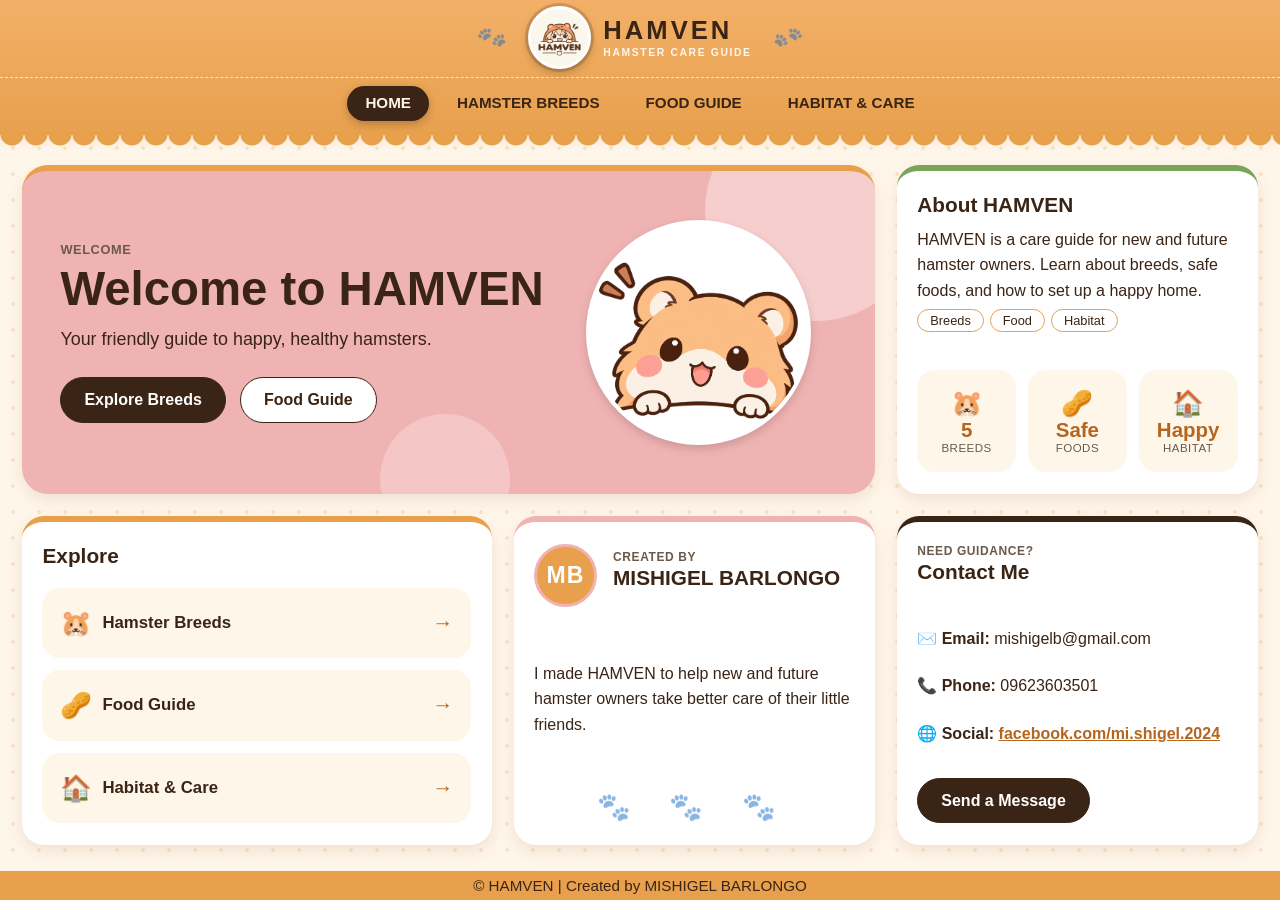
==== index.html @ c25e1c13 "first commit" ====
<!DOCTYPE html>
<html lang="en">
<head>
  <meta charset="UTF-8">
  <meta name="viewport" content="width=device-width, initial-scale=1.0">
  <title>Home | HAMVEN</title>
  <link rel="stylesheet" href="style.css">
</head>
<body class="no-scroll">

  <header class="site-header">
    <div class="brand-row">
      <span class="paw paw-l" aria-hidden="true">🐾</span>
      <a class="logo" href="index.html">
        <img src="logo.png" alt="HAMVEN logo" onerror="this.style.display='none'">
        <span class="logo-text"><strong>HAMVEN</strong><small>Hamster Care Guide</small></span>
      </a>
      <span class="paw paw-r" aria-hidden="true">🐾</span>
    </div>
    <nav class="main-nav" aria-label="Main navigation">
      <ul>
        <li><a href="index.html" aria-current="page">Home</a></li>
        <li><a href="hamstersbreeds.html">Hamster Breeds</a></li>
        <li><a href="foodguide.html">Food Guide</a></li>
        <li><a href="habitatandcare.html">Habitat &amp; Care</a></li>
      </ul>
    </nav>
  </header>

  <main class="container fit home">
    <section class="card hero">
      <div class="hero-text">
        <span class="tag">Welcome</span>
        <h1>Welcome to HAMVEN</h1>
        <p>Your friendly guide to happy, healthy hamsters.</p>
        <div class="actions">
          <a class="btn" href="hamstersbreeds.html">Explore Breeds</a>
          <a class="btn btn-light" href="foodguide.html">Food Guide</a>
        </div>
      </div>
      <img class="hero-img" src="hamvenside.png" alt="Syrian hamster" onerror="this.style.display='none'">
    </section>

    <section class="card">
      <h2>About HAMVEN</h2>
      <p>HAMVEN is a care guide for new and future hamster owners. Learn about breeds, safe foods, and how to set up a happy home.</p>
      <div><span class="chip">Breeds</span><span class="chip">Food</span><span class="chip">Habitat</span></div>
      <div class="stats">
        <div class="stat"><span class="stat-ico" aria-hidden="true">🐹</span><strong>5</strong><small>Breeds</small></div>
        <div class="stat"><span class="stat-ico" aria-hidden="true">🥜</span><strong>Safe</strong><small>Foods</small></div>
        <div class="stat"><span class="stat-ico" aria-hidden="true">🏠</span><strong>Happy</strong><small>Habitat</small></div>
      </div>
    </section>

    <section class="card">
      <h2>Explore</h2>
      <ul class="links explore-links">
        <li><a href="hamstersbreeds.html"><span class="ico" aria-hidden="true">🐹</span>Hamster Breeds<span class="arrow" aria-hidden="true">→</span></a></li>
        <li><a href="foodguide.html"><span class="ico" aria-hidden="true">🥜</span>Food Guide<span class="arrow" aria-hidden="true">→</span></a></li>
        <li><a href="habitatandcare.html"><span class="ico" aria-hidden="true">🏠</span>Habitat &amp; Care<span class="arrow" aria-hidden="true">→</span></a></li>
      </ul>
    </section>

    <section class="card">
      <div class="creator">
        <div class="avatar" aria-hidden="true">MB</div>
        <div>
          <span class="tag">Created by</span>
          <h2>MISHIGEL BARLONGO</h2>
        </div>
      </div>
      <p>I made HAMVEN to help new and future hamster owners take better care of their little friends.</p>
      <div class="paw-row" aria-hidden="true">🐾 🐾 🐾</div>
    </section>

    <section class="card" id="contact">
      <span class="tag">Need guidance?</span>
      <h2>Contact Me</h2>
      <ul class="plain">
        <li><strong>✉️ Email:</strong> mishigelb@gmail.com</li>
        <li><strong>📞 Phone:</strong> 09623603501</li>
        <li><strong>🌐 Social:</strong> <a href="https://www.facebook.com/mi.shigel.2024" target="_blank" rel="noopener">facebook.com/mi.shigel.2024</a></li>
      </ul>
      <div class="actions"><a class="btn" href="#message">Send a Message</a></div>
    </section>
  </main>

  <footer class="site-footer">
    <div class="container">
      <p>&copy; HAMVEN | Created by MISHIGEL BARLONGO</p>
    </div>
  </footer>

  <!-- Message pop-up -->
  <div class="modal-bg" id="message">
    <a class="modal-close-bg" href="#" aria-label="Close"></a>
    <div class="modal" role="dialog" aria-labelledby="msg-title">
      <a class="modal-x" href="#" aria-label="Close">&times;</a>
      <span class="tag">Need guidance?</span>
      <h2 id="msg-title">Send a Message</h2>
      <p class="sub">Tell me your concern about your hamster and I will reply to your email.</p>

      <form action="https://formsubmit.co/mishigelb@gmail.com" method="POST">
        <label for="f-name">Your name</label>
        <input id="f-name" type="text" name="name" maxlength="60" required>

        <label for="f-email">Your email</label>
        <input id="f-email" type="email" name="email" maxlength="80" required>

        <label for="f-msg">Your concern</label>
        <textarea id="f-msg" name="message" maxlength="1000" required></textarea>

        <input type="hidden" name="_subject" value="HAMVEN concern">
        <input type="hidden" name="_captcha" value="false">
        <input type="hidden" name="_next" value="https://YOUR-SITE-URL/index.html#sent">
        <input type="text" name="_honey" style="display:none" tabindex="-1" autocomplete="off">

        <div class="actions">
          <button class="btn" type="submit">Send</button>
          <a class="btn btn-light" href="#">Cancel</a>
        </div>
      </form>
    </div>
  </div>

  <!-- Message sent pop-up -->
  <div class="modal-bg" id="sent">
    <a class="modal-close-bg" href="#" aria-label="Close"></a>
    <div class="modal" role="dialog" aria-labelledby="sent-title">
      <a class="modal-x" href="#" aria-label="Close">&times;</a>
      <div class="done">
        <div class="hamster" aria-hidden="true">🐹</div>
        <h2 id="sent-title">Message sent!</h2>
        <p class="sub">Thank you! Your concern is on its way to me. I will reply to your email soon.</p>
        <div class="actions"><a class="btn" href="#">Back to Home</a></div>
      </div>
    </div>
  </div>

</body>
</html>
---- style.css ----
/* ===== HAMVEN stylesheet ===== */
:root{
  --orange:#E8A04D;
  --orange-dark:#B5651D;
  --cream:#FFF6EA;
  --pink:#F0B3B3;
  --brown:#3A2415;
  --muted:#6B5A4A;
  --green:#7AA45A;
  --red:#D9455A;
  --white:#ffffff;
}
*{box-sizing:border-box;margin:0;padding:0}
html,body{height:100%}
body{
  font-family:"Trebuchet MS","Segoe UI",Arial,sans-serif;
  background:var(--cream);
  color:var(--brown);
  display:flex;
  flex-direction:column;
  min-height:100vh;
}
body.no-scroll{height:100vh;overflow:hidden}

/* ===== Header ===== */
.site-header{background:var(--orange);flex:0 0 auto}
.brand-row{text-align:center;padding:8px 0 10px;border-bottom:1px solid rgba(255,255,255,.85)}
.logo{display:inline-flex;align-items:center;gap:8px;font-size:1.2rem;font-weight:700;letter-spacing:.5px;color:var(--brown);text-decoration:none}
.main-nav ul{list-style:none;display:flex;justify-content:center;gap:36px;padding:14px 10px 10px}
.main-nav a{
  display:inline-block;padding-bottom:4px;
  font-size:.95rem;font-weight:700;text-transform:uppercase;
  color:var(--brown);text-decoration:none;
  border-bottom:2px solid transparent;
}
.main-nav a:hover{border-bottom-color:var(--brown)}
.main-nav a[aria-current="page"]{border-bottom-color:var(--brown)}
.main-nav a:focus-visible{outline:2px solid var(--brown);outline-offset:3px;border-radius:4px}

/* ===== Layout ===== */
.container{width:100%}
main.fit{flex:1 1 auto;min-height:0;display:grid;gap:18px;padding:14px 8px 14px;align-content:stretch}
main h1{grid-column:1 / -1;font-size:1.9rem;color:var(--brown)}

/* ===== Cards ===== */
.card{
  background:var(--white);
  border-top:6px solid var(--orange);
  border-radius:22px;
  padding:16px 18px;
  box-shadow:0 6px 16px rgba(120,80,30,.12);
  overflow:hidden;
  min-height:0;
}
.card h2{font-size:1.25rem;margin-bottom:8px;color:var(--brown)}
.card p{font-size:.95rem;line-height:1.55}
.tag{
  display:block;font-size:.75rem;font-weight:700;
  text-transform:uppercase;letter-spacing:.6px;color:var(--muted);margin-bottom:2px
}

/* ===== Buttons / chips ===== */
.actions{display:flex;gap:12px;margin-top:14px;flex-wrap:wrap}
.btn{
  display:inline-block;padding:9px 18px;border-radius:999px;
  background:var(--brown);color:var(--white);
  font-weight:700;font-size:1rem;text-decoration:none;
  border:1px solid var(--brown);
}
.btn:hover{opacity:.88}
.btn-light{background:var(--white);color:var(--brown)}
.chip{
  display:inline-block;margin:6px 6px 0 0;padding:2px 10px;
  border:1px solid var(--orange);border-radius:999px;
  font-size:.8rem;color:var(--brown);background:var(--white)
}
.strip .chip{margin:0}
ul.plain{list-style:none}
ul.plain li{margin:7px 0;font-size:.95rem}
ul.links{padding-left:20px}
ul.links li{margin:8px 0}
ul.links a{color:var(--orange-dark);font-weight:700;text-decoration:underline}

/* ===== Strip (pink bar) ===== */
.strip{
  grid-column:1 / -1;
  display:flex;align-items:center;justify-content:center;gap:14px;flex-wrap:wrap;
  background:var(--pink);border-radius:18px;padding:12px 18px;
}
.strip h2{font-size:1.15rem}

/* ===== HOME ===== */
main.home{
  grid-template-columns:1.3fr 1fr 1fr;
  grid-template-rows:1.2fr 1fr;
  gap:90px 18px;
  align-content:stretch;
  padding:54px 8px 54px;
}
main.home .hero{grid-column:1 / 3;background:var(--pink);border-radius:26px;display:flex;flex-direction:column;justify-content:center;padding:22px 18px}
main.home .hero h1{grid-column:auto;font-size:3.1rem;line-height:1.1;margin:2px 0 6px}
main.home .hero p{font-size:1.1rem}
main.home .hero .tag{font-size:.8rem}
main.home > .card:nth-of-type(2){grid-column:3;grid-row:1}
main.home > .card:nth-of-type(3){grid-column:1;grid-row:2}
main.home > .card:nth-of-type(4){grid-column:2;grid-row:2}
main.home > .card:nth-of-type(5){grid-column:3;grid-row:2}

/* ===== BREEDS ===== */
main.breeds{grid-template-columns:repeat(5,1fr);grid-template-rows:auto 1fr auto}
.breed-grid{grid-column:1 / -1;display:grid;grid-template-columns:repeat(5,1fr);gap:18px;min-height:0}
.breed-card{overflow:auto}
.breed-num{display:block;font-size:2rem;font-weight:700;color:var(--orange-dark)}
.breed-card h2{margin:2px 0 14px}
.breed-card dt{font-size:.75rem;font-weight:700;text-transform:uppercase;letter-spacing:.5px;color:var(--muted);margin-top:8px}
.breed-card dd{font-size:.95rem}

/* ===== FOOD ===== */
main.food{grid-template-columns:repeat(3,1fr);grid-template-rows:auto 1fr auto;gap:18px 18px}
main.food .card.safe{border-top-color:var(--green)}
main.food .card.unsafe{border-top-color:var(--red)}
main.food .card.safe li{color:var(--brown)}
.mini{background:var(--cream);border-radius:12px;padding:8px 10px;margin-bottom:8px}
.mini strong{display:block;font-size:.95rem}
.mini p{font-size:.95rem;line-height:1.35}
.unsafe ul.plain li{color:var(--brown)}

/* ===== HABITAT ===== */
main.habitat{
  grid-template-columns:1.2fr 1fr 1fr;
  grid-template-rows:auto 1fr 1fr auto;
}
main.habitat .cage-card{grid-column:1;grid-row:2 / 4;display:flex;flex-direction:column}
.cage{
  flex:1;min-height:260px;margin-top:6px;
  border:2px solid var(--brown);border-radius:18px;padding:10px;
  display:grid;gap:8px;
  grid-template-columns:1fr 1.5fr 1.5fr;
  grid-template-rows:1fr 1fr 1fr;
  grid-template-areas:
    "water wheel wheel"
    "bed   bed   hide"
    "food  chew  hide";
}
.cage div{
  background:var(--cream);border:1px dashed var(--brown);border-radius:8px;
  display:flex;align-items:center;justify-content:center;
  font-size:.9rem;text-align:center;padding:4px;
}

/* ===== Footer ===== */
.site-footer{background:var(--orange);text-align:center;padding:7px 0;flex:0 0 auto}
.site-footer p{font-size:.95rem;color:var(--brown)}

/* ===== Responsive (phones/tablets) ===== */
@media (max-width:900px){
  body.no-scroll{height:auto;overflow:auto}
  main.fit,main.home,main.breeds,main.food,main.habitat{display:block}
  main.fit > *{margin-bottom:16px}
  .breed-grid{grid-template-columns:1fr 1fr}
  .main-nav ul{gap:16px;flex-wrap:wrap}
  main.home .hero h1{font-size:2.3rem}
}
@media (max-width:560px){ .breed-grid{grid-template-columns:1fr} }

/* ===== Photos ===== */
.logo img{height:26px;width:auto;display:block}
.breed-photo{
  display:block;width:100%;height:120px;
  object-fit:cover;object-position:center;
  border-radius:14px;margin-bottom:10px;background:var(--cream);
}

/* ===================================================== */
/* ================= ADDED STYLES (NEW) ================ */
/* ===================================================== */

/* ===== ADDED: Circle logo (bigger) ===== */
.logo img{
  width:52px;
  height:52px;
  border-radius:50%;
  object-fit:cover;
  border:3px solid var(--white);
  box-shadow:0 2px 6px rgba(0,0,0,.2);
}

/* ===== ADDED: Home hero picture (circle, beside Welcome) ===== */
main.home .hero{
  flex-direction:row;
  align-items:center;
  justify-content:space-between;
  gap:20px;
}
.hero-text{flex:1 1 auto;min-width:0}
.hero-img{
  width:140px;
  height:140px;
  object-fit:cover;
  border-radius:50%;
  flex-shrink:0;
  border:4px solid var(--white);
  box-shadow:0 4px 10px rgba(0,0,0,.15);
}

/* ===== ADDED: Contact card links and long text ===== */
ul.plain a{color:var(--orange-dark);font-weight:700}
ul.plain li{overflow-wrap:anywhere}

/* ===== ADDED: Hero picture on phones/tablets ===== */
@media (max-width:900px){
  main.home .hero{flex-direction:column-reverse;text-align:center}
  main.home .hero .actions{justify-content:center}
}

/* ===== ADDED: Hamster Breeds (full photo, NO scrollbar) ===== */
main.breeds{overflow:hidden}
.breed-grid{overflow:hidden}

.breed-card{
  display:flex;
  flex-direction:column;
  min-width:0;
  min-height:0;
  overflow:hidden;
  padding:12px 14px;
  scrollbar-width:none;
}
.breed-card::-webkit-scrollbar,
.breed-grid::-webkit-scrollbar{display:none}

.breed-photo{
  flex:1 1 0;
  min-height:70px;
  max-height:150px;
  width:100%;
  height:auto;
  aspect-ratio:auto;
  object-fit:contain;
  background:var(--cream);
  margin-bottom:6px;
}
.breed-num{font-size:1.5rem;line-height:1.1}
.breed-card h2{font-size:1.05rem;margin:0 0 6px}
.breed-card dt{font-size:.7rem;margin-top:5px}
.breed-card dd{font-size:.85rem;line-height:1.3}

.breed-extra{
  margin-top:auto;
  padding-top:8px;
  display:grid;
  gap:6px;
}
.breed-extra .box{
  background:var(--cream);
  border-radius:10px;
  padding:6px 8px;
  font-size:.8rem;
  line-height:1.3;
}
.breed-extra .box strong{
  display:block;
  font-size:.68rem;
  text-transform:uppercase;
  letter-spacing:.5px;
  color:var(--orange-dark);
  margin-bottom:1px;
}

/* Keep the 5 columns inside the screen (desktop only) */
@media (min-width:901px){
  main.breeds{grid-template-columns:repeat(5,minmax(0,1fr))}
  .breed-grid{grid-template-columns:repeat(5,minmax(0,1fr))}
}

/* ===================================================== */
/* ===== ADDED: New header + Home designs ============== */
/* ===================================================== */

/* ----- New header ----- */
.site-header{
  position:relative;
  z-index:10;
  background:linear-gradient(180deg,#F2B068 0%,#E8A04D 100%);
  box-shadow:0 4px 12px rgba(120,80,30,.15);
}
.site-header::after{
  content:"";
  position:absolute;
  left:0;
  right:0;
  bottom:-11px;
  height:12px;
  background:radial-gradient(circle at 12px 0,#E8A04D 11px,transparent 12px) repeat-x;
  background-size:24px 12px;
  pointer-events:none;
}
.brand-row{
  display:flex;
  align-items:center;
  justify-content:center;
  gap:22px;
  padding:10px 0 10px;
  border-bottom:1px dashed rgba(255,255,255,.7);
}
.logo{gap:12px}
.logo img{
  width:64px;
  height:64px;
  border:3px solid var(--white);
  box-shadow:0 0 0 3px rgba(58,36,21,.18),0 4px 10px rgba(0,0,0,.22);
  background:var(--white);
}
.logo-text{display:flex;flex-direction:column;text-align:left;line-height:1.1}
.logo-text strong{font-size:1.6rem;letter-spacing:3px}
.logo-text small{
  font-size:.65rem;
  font-weight:700;
  text-transform:uppercase;
  letter-spacing:1.6px;
  color:var(--cream);
  margin-top:3px;
}
.paw{font-size:1.4rem;opacity:.5}
.paw-l{transform:rotate(-20deg)}
.paw-r{transform:rotate(20deg) scaleX(-1)}

/* pill navigation */
.main-nav ul{gap:10px;padding:12px 10px 14px}
.main-nav a,
.main-nav a:hover,
.main-nav a[aria-current="page"]{border-bottom-color:transparent}
.main-nav a{
  padding:7px 18px;
  border-radius:999px;
  transition:background .2s,color .2s,transform .2s;
}
.main-nav a:hover{background:rgba(255,255,255,.4);transform:translateY(-1px)}
.main-nav a[aria-current="page"]{
  background:var(--brown);
  color:var(--cream);
  box-shadow:0 3px 8px rgba(58,36,21,.3);
}

/* ----- Card polish ----- */
.card{transition:transform .2s,box-shadow .2s}
.card:hover{transform:translateY(-3px);box-shadow:0 10px 22px rgba(120,80,30,.18)}

/* ----- Home layout ----- */
@media (min-width:901px){
  main.home{
    grid-template-columns:minmax(0,1.3fr) minmax(0,1fr) minmax(0,1fr);
  }
}
main.home > .card:nth-of-type(2){border-top-color:var(--green)}
main.home > .card:nth-of-type(3){border-top-color:var(--orange)}
main.home > .card:nth-of-type(4){border-top-color:var(--pink)}
main.home > .card:nth-of-type(5){border-top-color:var(--brown)}

/* ----- Home: hero bubbles ----- */
main.home .hero{position:relative;isolation:isolate}
main.home .hero::before,
main.home .hero::after{
  content:"";
  position:absolute;
  border-radius:50%;
  background:rgba(255,255,255,.35);
  z-index:-1;
}
main.home .hero::before{width:220px;height:220px;right:-50px;top:-70px}
main.home .hero::after{width:130px;height:130px;left:42%;bottom:-50px;background:rgba(255,255,255,.25)}
.hero-img{background:var(--white);object-position:center}
@media (min-width:901px) and (min-height:501px){
  .hero-img{width:200px;height:200px;margin-right:14px}
}

/* ----- Home: About stats ----- */
.stats{
  display:grid;
  grid-template-columns:repeat(3,minmax(0,1fr));
  gap:8px;
  margin-top:14px;
}
.stat{
  background:var(--cream);
  border-radius:14px;
  padding:8px 4px;
  text-align:center;
  display:flex;
  flex-direction:column;
  align-items:center;
}
.stat-ico{font-size:1.4rem;line-height:1.2}
.stat strong{font-size:1.05rem;color:var(--orange-dark)}
.stat small{font-size:.7rem;text-transform:uppercase;letter-spacing:.5px;color:var(--muted)}

/* ----- Home: Explore links as tiles ----- */
ul.links.explore-links{list-style:none;padding-left:0;display:grid;gap:8px;margin-top:4px}
ul.links.explore-links li{margin:0}
ul.links.explore-links a{
  display:flex;
  align-items:center;
  gap:10px;
  padding:11px 14px;
  background:var(--cream);
  border-radius:14px;
  text-decoration:none;
  color:var(--brown);
  font-size:1rem;
  transition:background .2s,transform .2s;
}
ul.links.explore-links a:hover{background:var(--pink);transform:translateX(4px)}
.explore-links .ico{font-size:1.3rem}
.explore-links .arrow{margin-left:auto;font-weight:700;color:var(--orange-dark)}

/* ----- Home: Created by ----- */
.creator{display:flex;align-items:center;gap:12px;margin-bottom:8px}
.creator h2{margin-bottom:0}
.avatar{
  width:54px;
  height:54px;
  flex-shrink:0;
  border-radius:50%;
  background:var(--orange);
  color:var(--white);
  display:flex;
  align-items:center;
  justify-content:center;
  font-weight:700;
  font-size:1.2rem;
  letter-spacing:1px;
  border:3px solid var(--pink);
}
.paw-row{margin-top:14px;font-size:1.3rem;letter-spacing:6px;opacity:.35}

/* ===================================================== */

/* ===== ADDED: Android fix (address bar does not cut the page) ===== */
@media (min-width:901px){
  @supports (height:100dvh){
    body.no-scroll{height:100dvh}
  }
}

/* ===== ADDED: Tablets / small screens (breeds cards) ===== */
@media (max-width:900px){
  main.breeds,.breed-grid{overflow:visible}
  .breed-card{overflow:visible}
  .breed-photo{
    flex:none;
    height:auto;
    max-height:none;
    aspect-ratio:4 / 3;
  }
}

/* ===== ADDED: Phone in landscape (short screen) ===== */
@media (orientation:landscape) and (max-height:500px){
  body.no-scroll{height:auto;min-height:100dvh;overflow:auto}
  .brand-row{padding:4px 0}
  .logo img{width:34px;height:34px;border-width:2px}
  .logo-text strong{font-size:1.1rem;letter-spacing:2px}
  .logo-text small{display:none}
  .paw{display:none}
  .site-header::after{display:none}
  .main-nav ul{padding:6px 10px;gap:8px}
  .main-nav a{padding:5px 14px}
  main.fit{padding:10px 8px}
  main.home{padding:14px 8px;gap:14px}
  main.home .hero h1{font-size:2rem}
  .hero-img{width:100px;height:100px}
  .breed-grid{grid-template-columns:repeat(3,minmax(0,1fr))}
  .breed-card{overflow:visible}
  .breed-photo{
    flex:none;
    height:auto;
    max-height:none;
    aspect-ratio:4 / 3;
  }
}

/* ===== ADDED: Fill empty space in Breeds cards (desktop/laptop) ===== */
@media (min-width:901px) and (min-height:501px){
  .breed-card{
    padding:12px 14px;
  }
  .breed-photo{
    flex:1 1 0;
    min-height:90px;
    max-height:none;
    height:auto;
    aspect-ratio:auto;
    object-fit:contain;
    background:var(--white);
    margin-bottom:8px;
  }
  .breed-extra{
    margin-top:0;
    padding-top:10px;
  }
}

/* ===== ADDED: Maximize spacing on Home (desktop/laptop) ===== */
@media (min-width:901px) and (min-height:501px){

  main.home{
    gap:22px 22px;
    padding:30px 22px 26px;
    grid-template-rows:minmax(0,1fr) minmax(0,1fr);
  }

  main.home .card{
    padding:clamp(16px,2.4vh,28px) clamp(18px,1.6vw,30px);
  }
  main.home > .card:not(.hero){
    display:flex;
    flex-direction:column;
    justify-content:space-between;
  }
  main.home .card h2{font-size:clamp(1.3rem,1.5vw,1.8rem);margin-bottom:10px}
  main.home .card p{font-size:clamp(1rem,1.05vw,1.2rem);line-height:1.6}
  main.home .tag{font-size:clamp(.75rem,.8vw,.9rem)}

  /* HERO */
  main.home .hero{padding:clamp(20px,4vh,48px) clamp(24px,3vw,56px)}
  main.home .hero h1{
    font-size:clamp(2.6rem,3.7vw,4.6rem);
    margin:6px 0 10px;
  }
  main.home .hero p{font-size:clamp(1.1rem,1.4vw,1.5rem)}
  main.home .hero .actions{margin-top:clamp(14px,2.6vh,28px);gap:14px}
  main.home .hero .btn{
    padding:clamp(10px,1.4vh,15px) clamp(20px,1.8vw,32px);
    font-size:clamp(1rem,1.1vw,1.2rem);
  }
  .hero-img{
    width:clamp(150px,25vh,330px);
    height:clamp(150px,25vh,330px);
    margin-right:clamp(0px,2vw,40px);
  }

  /* ABOUT */
  .stats{margin-top:auto;padding-top:14px;gap:12px}
  .stat{padding:clamp(10px,2vh,24px) 6px;border-radius:18px}
  .stat-ico{font-size:clamp(1.6rem,2.6vh,2.6rem)}
  .stat strong{font-size:clamp(1.2rem,1.6vw,1.8rem)}
  .stat small{font-size:clamp(.72rem,.8vw,.9rem)}
  .chip{font-size:clamp(.8rem,.85vw,1rem);padding:3px 12px}

  /* EXPLORE */
  ul.links.explore-links{
    flex:1;
    gap:12px;
    margin-top:10px;
    grid-auto-rows:minmax(0,1fr);
  }
  ul.links.explore-links li{display:flex}
  ul.links.explore-links a{
    flex:1;
    padding:0 clamp(14px,1.4vw,24px);
    font-size:clamp(1.05rem,1.25vw,1.4rem);
    border-radius:18px;
  }
  .explore-links .ico{font-size:clamp(1.5rem,2vw,2.2rem)}
  .explore-links .arrow{font-size:1.3rem}

  /* CREATED BY */
  .creator{gap:16px;margin-bottom:0}
  .avatar{
    width:clamp(56px,7vh,84px);
    height:clamp(56px,7vh,84px);
    font-size:clamp(1.3rem,1.8vw,2rem);
  }
  main.home > .card:nth-of-type(4) p{margin:auto 0;padding:10px 0}
  .paw-row{
    margin-top:0;
    text-align:center;
    font-size:clamp(1.6rem,3vh,2.6rem);
    letter-spacing:clamp(10px,1.2vw,22px);
    opacity:.5;
  }

  /* CONTACT */
  #contact ul.plain{
    flex:1;
    display:flex;
    flex-direction:column;
    justify-content:space-evenly;
    margin:6px 0;
  }
  #contact ul.plain li{font-size:clamp(1rem,1.1vw,1.25rem);margin:0}
  #contact .actions{margin-top:0}
  #contact .btn{
    padding:clamp(10px,1.4vh,15px) clamp(20px,1.8vw,32px);
    font-size:clamp(1rem,1.1vw,1.2rem);
  }
}

/* ===================================================== */
/* ===== ADDED: Food Guide + Habitat & Care ============ */
/* ===================================================== */
.pill-list{list-style:none;display:flex;flex-wrap:wrap;gap:8px;margin:6px 0 10px}
.pill-list li{
  padding:6px 12px;
  border-radius:999px;
  background:var(--cream);
  border:1.5px solid var(--green);
  font-size:.92rem;
  font-weight:700;
}
.unsafe .pill-list li{border-color:var(--red)}
.card-note{font-size:.85rem;color:var(--muted);line-height:1.4}
.cage-caption{font-size:.9rem;color:var(--muted);margin-bottom:6px}

main.food .card{display:flex;flex-direction:column}
main.food .card .card-note{margin-top:auto}
main.food .card .mini:last-child{margin-bottom:0}

main.habitat .card:not(.cage-card){
  display:flex;
  flex-direction:column;
  justify-content:flex-start;
}

@media (min-width:901px) and (min-height:501px){
  main.food,
  main.habitat{
    padding:20px 22px 24px;
    gap:20px;
  }
  main.food h1,
  main.habitat h1{font-size:clamp(1.8rem,2.2vw,2.6rem)}

  main.food .card,
  main.habitat .card{
    padding:clamp(14px,2.2vh,26px) clamp(18px,1.6vw,30px);
  }
  main.food .card h2,
  main.habitat .card h2{font-size:clamp(1.25rem,1.5vw,1.7rem)}

  .pill-list{gap:10px}
  .pill-list li{
    padding:clamp(6px,1vh,10px) clamp(12px,1vw,18px);
    font-size:clamp(.9rem,1vw,1.15rem);
  }
  .card-note{font-size:clamp(.85rem,.9vw,1.05rem)}

  main.food .mini{
    flex:1;
    display:flex;
    flex-direction:column;
    justify-content:center;
    padding:clamp(8px,1.4vh,16px) 14px;
    margin-bottom:10px;
  }
  main.food .mini strong{font-size:clamp(.95rem,1.1vw,1.25rem);color:var(--orange-dark)}
  main.food .mini p{font-size:clamp(.9rem,1vw,1.15rem);line-height:1.4}

  main.habitat .card:not(.cage-card) p{
    font-size:clamp(.95rem,1.05vw,1.2rem);
    line-height:1.6;
  }
  .cage{gap:10px;padding:12px}
  .cage div{font-size:clamp(.9rem,1.05vw,1.2rem);font-weight:700}
}

/* ===================================================== */
/* ===== ADDED: NO SCROLL - everything fits the screen == */
/* ===================================================== */
@media (min-width:901px) and (min-height:501px){

  /* header uses less height so the cards have room */
  .brand-row{padding:6px 0 8px}
  .logo img{
    width:clamp(44px,7vh,64px);
    height:clamp(44px,7vh,64px);
  }
  .main-nav ul{padding:8px 10px 14px}
  .main-nav a{padding:clamp(5px,.9vh,8px) 18px}
  .site-footer{padding:6px 0}

  /* Hamster Breeds: sizes follow the screen height */
  main.breeds{
    padding:clamp(12px,2.4vh,24px) 18px clamp(8px,1.6vh,16px);
    gap:clamp(8px,1.6vh,16px);
  }
  main.breeds h1{
    font-size:clamp(1.4rem,3.6vh,2.2rem);
    line-height:1.1;
  }
  .breed-grid{gap:clamp(10px,1.6vw,18px)}
  .breed-card{padding:clamp(8px,1.4vh,14px) clamp(10px,1vw,16px)}
  .breed-photo{min-height:60px;margin-bottom:clamp(4px,.8vh,8px)}
  .breed-num{font-size:clamp(1.2rem,3vh,1.8rem)}
  .breed-card h2{font-size:clamp(.95rem,2vh,1.2rem);margin-bottom:4px}
  .breed-card dt{font-size:clamp(.6rem,1.15vh,.75rem);margin-top:clamp(2px,.8vh,7px)}
  .breed-card dd{font-size:clamp(.75rem,1.6vh,.95rem);line-height:1.25}
  .breed-extra{gap:clamp(4px,.8vh,8px);padding-top:clamp(4px,1vh,10px)}
  .breed-extra .box{font-size:clamp(.68rem,1.4vh,.85rem);padding:clamp(4px,.8vh,8px) 8px}
  .strip{padding:clamp(6px,1.2vh,12px) 18px}

  /* Food + Habitat: stay inside the screen */
  main.food,
  main.habitat{overflow:hidden}
}

/* short laptop screens: hide the 2nd tip so nothing gets cut */
@media (min-width:901px) and (min-height:501px) and (max-height:800px){
  .breed-extra .box:last-child{display:none}
  .paw{display:none}
}

/* ===================================================== */
/* ===== ADDED: Dotted background on ALL pages ========= */
/* ===================================================== */
main.fit{
  background-image:radial-gradient(rgba(232,160,77,.22) 2px,transparent 2px);
  background-size:26px 26px;
}
/* ===================================================== */
/* ===== ADDED: Contact pop-up (CSS only) ============== */
/* ===================================================== */
.modal-bg{
  position:fixed;inset:0;z-index:1000;
  display:none;align-items:center;justify-content:center;
  padding:16px;background:rgba(58,36,21,.55);
}
.modal-bg:target{display:flex}
.modal-bg .modal-close-bg{position:absolute;inset:0;cursor:default}
.modal{
  position:relative;width:100%;max-width:440px;max-height:92vh;overflow:auto;
  background:var(--white);border-top:6px solid var(--orange);
  border-radius:22px;padding:22px 22px 20px;
  box-shadow:0 20px 50px rgba(58,36,21,.35);
}
.modal h2{font-size:1.4rem;margin-bottom:4px}
.modal .sub{font-size:.95rem;color:var(--muted);margin-bottom:14px;line-height:1.4}
.modal-x{
  position:absolute;top:10px;right:12px;width:34px;height:34px;
  display:flex;align-items:center;justify-content:center;
  border-radius:50%;background:var(--cream);color:var(--brown);
  font-size:1.3rem;font-weight:700;text-decoration:none;
}
.modal-x:hover{background:var(--pink)}
.modal label{display:block;font-size:.75rem;font-weight:700;text-transform:uppercase;letter-spacing:.5px;color:var(--muted);margin:10px 0 4px}
.modal input[type="text"],
.modal input[type="email"],
.modal textarea{
  width:100%;padding:10px 12px;border:1.5px solid var(--orange);
  border-radius:12px;background:var(--cream);color:var(--brown);
  font:inherit;font-size:1rem;
}
.modal textarea{min-height:110px;resize:vertical}
.modal input:focus,
.modal textarea:focus{outline:2px solid var(--brown);outline-offset:1px}
.modal .btn{cursor:pointer;font-family:inherit}
.modal .done{text-align:center;padding:10px 0 4px}
.modal .done .big{font-size:3rem;line-height:1}
.modal .done h2{margin:10px 0 6px}
.modal .done .actions{justify-content:center}

/* ===================================================== */
/* ===== ADDED: Hamster badge on "Message sent" ======== */
/* ===================================================== */
.modal .done .hamster{
  width:86px;height:86px;margin:0 auto 6px;
  border-radius:50%;background:var(--cream);
  border:4px solid var(--pink);
  display:flex;align-items:center;justify-content:center;
  font-size:2.6rem;line-height:1;
}
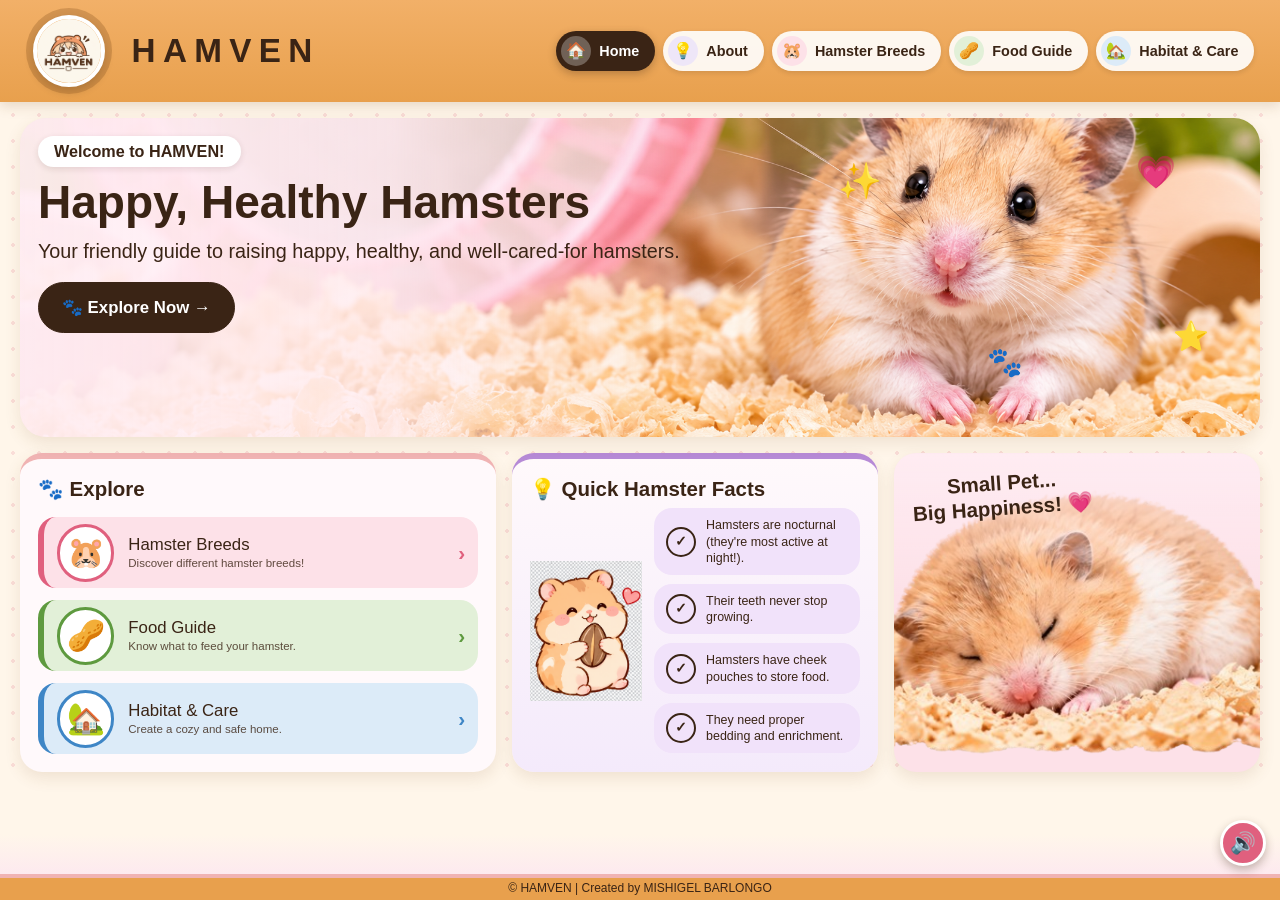
==== commit 573544fc: "first commit" ====
--- a/index.html
+++ b/index.html
@@ -9,82 +9,80 @@
 <body class="no-scroll">
 
   <header class="site-header">
-    <div class="brand-row">
-      <span class="paw paw-l" aria-hidden="true">🐾</span>
+    <div class="topbar-inner">
       <a class="logo" href="index.html">
         <img src="logo.png" alt="HAMVEN logo" onerror="this.style.display='none'">
-        <span class="logo-text"><strong>HAMVEN</strong><small>Hamster Care Guide</small></span>
+        <span class="logo-text"><strong>HAMVEN</strong></span>
       </a>
-      <span class="paw paw-r" aria-hidden="true">🐾</span>
-    </div>
-    <nav class="main-nav" aria-label="Main navigation">
-      <ul>
-        <li><a href="index.html" aria-current="page">Home</a></li>
-        <li><a href="hamstersbreeds.html">Hamster Breeds</a></li>
-        <li><a href="foodguide.html">Food Guide</a></li>
-        <li><a href="habitatandcare.html">Habitat &amp; Care</a></li>
-      </ul>
-    </nav>
+      <nav class="main-nav" aria-label="Main navigation">
+        <ul>
+          <li><a class="c-home" href="index.html" aria-current="page"><span class="n-ico" aria-hidden="true">🏠</span><span class="n-txt">Home</span></a></li>
+          <li><a class="c-about" href="about.html"><span class="n-ico" aria-hidden="true">💡</span><span class="n-txt">About</span></a></li>
+          <li><a class="c-breeds" href="hamstersbreeds.html"><span class="n-ico" aria-hidden="true">🐹</span><span class="n-txt">Hamster Breeds</span></a></li>
+          <li><a class="c-food" href="foodguide.html"><span class="n-ico" aria-hidden="true">🥜</span><span class="n-txt">Food Guide</span></a></li>
+          <li><a class="c-habitat" href="habitatandcare.html"><span class="n-ico" aria-hidden="true">🏡</span><span class="n-txt">Habitat &amp; Care</span></a></li>
+        </ul>
+      </nav>
+    </div>
   </header>
 
   <main class="container fit home">
     <section class="card hero">
       <div class="hero-text">
-        <span class="tag">Welcome</span>
-        <h1>Welcome to HAMVEN</h1>
-        <p>Your friendly guide to happy, healthy hamsters.</p>
-        <div class="actions">
-          <a class="btn" href="hamstersbreeds.html">Explore Breeds</a>
-          <a class="btn btn-light" href="foodguide.html">Food Guide</a>
-        </div>
+        <span class="tag">Welcome to HAMVEN!</span>
+        <h1>Happy, Healthy Hamsters</h1>
+        <p>Your friendly guide to raising happy, healthy, and well-cared-for hamsters.</p>
+        <a class="btn btn-explore" href="hamstersbreeds.html">🐾 Explore Now →</a>
       </div>
-      <img class="hero-img" src="hamvenside.png" alt="Syrian hamster" onerror="this.style.display='none'">
-    </section>
-
-    <section class="card">
-      <h2>About HAMVEN</h2>
-      <p>HAMVEN is a care guide for new and future hamster owners. Learn about breeds, safe foods, and how to set up a happy home.</p>
-      <div><span class="chip">Breeds</span><span class="chip">Food</span><span class="chip">Habitat</span></div>
-      <div class="stats">
-        <div class="stat"><span class="stat-ico" aria-hidden="true">🐹</span><strong>5</strong><small>Breeds</small></div>
-        <div class="stat"><span class="stat-ico" aria-hidden="true">🥜</span><strong>Safe</strong><small>Foods</small></div>
-        <div class="stat"><span class="stat-ico" aria-hidden="true">🏠</span><strong>Happy</strong><small>Habitat</small></div>
+      <span class="sp" style="--x:66%;--y:14%;--d:0s;font-size:2.2rem" aria-hidden="true">✨</span>
+      <span class="sp" style="--x:90%;--y:12%;--d:1s;font-size:2rem" aria-hidden="true">💗</span>
+      <span class="sp" style="--x:78%;--y:72%;--d:2s;font-size:1.8rem" aria-hidden="true">🐾</span>
+      <span class="sp" style="--x:93%;--y:64%;--d:.5s;font-size:1.8rem" aria-hidden="true">⭐</span>
+    </section>
+
+    <section class="card explore-card">
+      <h2>🐾 Explore</h2>
+      <ul class="explore-links">
+        <li><a class="c-breeds" href="hamstersbreeds.html"><span class="thumb"><span aria-hidden="true">🐹</span></span><span class="t-txt">Hamster Breeds<small>Discover different hamster breeds!</small></span><span class="arrow" aria-hidden="true">›</span></a></li>
+        <li><a class="c-food" href="foodguide.html"><span class="thumb"><span aria-hidden="true">🥜</span></span><span class="t-txt">Food Guide<small>Know what to feed your hamster.</small></span><span class="arrow" aria-hidden="true">›</span></a></li>
+        <li><a class="c-habitat" href="habitatandcare.html"><span class="thumb"><span aria-hidden="true">🏡</span></span><span class="t-txt">Habitat &amp; Care<small>Create a cozy and safe home.</small></span><span class="arrow" aria-hidden="true">›</span></a></li>
+      </ul>
+    </section>
+
+    <section class="card facts-card">
+      <h2>💡 Quick Hamster Facts</h2>
+      <div class="facts-body">
+        <img class="facts-hamster" src="hamster-facts.png" alt="" onerror="this.style.display='none'">
+        <ul class="facts-list">
+          <li>Hamsters are nocturnal (they're most active at night!).</li>
+          <li>Their teeth never stop growing.</li>
+          <li>Hamsters have cheek pouches to store food.</li>
+          <li>They need proper bedding and enrichment.</li>
+        </ul>
       </div>
     </section>
 
-    <section class="card">
-      <h2>Explore</h2>
-      <ul class="links explore-links">
-        <li><a href="hamstersbreeds.html"><span class="ico" aria-hidden="true">🐹</span>Hamster Breeds<span class="arrow" aria-hidden="true">→</span></a></li>
-        <li><a href="foodguide.html"><span class="ico" aria-hidden="true">🥜</span>Food Guide<span class="arrow" aria-hidden="true">→</span></a></li>
-        <li><a href="habitatandcare.html"><span class="ico" aria-hidden="true">🏠</span>Habitat &amp; Care<span class="arrow" aria-hidden="true">→</span></a></li>
-      </ul>
-    </section>
-
-    <section class="card">
-      <div class="creator">
-        <div class="avatar" aria-hidden="true">MB</div>
-        <div>
-          <span class="tag">Created by</span>
-          <h2>MISHIGEL BARLONGO</h2>
-        </div>
-      </div>
-      <p>I made HAMVEN to help new and future hamster owners take better care of their little friends.</p>
-      <div class="paw-row" aria-hidden="true">🐾 🐾 🐾</div>
-    </section>
-
-    <section class="card" id="contact">
-      <span class="tag">Need guidance?</span>
-      <h2>Contact Me</h2>
-      <ul class="plain">
-        <li><strong>✉️ Email:</strong> mishigelb@gmail.com</li>
-        <li><strong>📞 Phone:</strong> 09623603501</li>
-        <li><strong>🌐 Social:</strong> <a href="https://www.facebook.com/mi.shigel.2024" target="_blank" rel="noopener">facebook.com/mi.shigel.2024</a></li>
-      </ul>
-      <div class="actions"><a class="btn" href="#message">Send a Message</a></div>
+    <section class="card sleep-card" aria-label="Small pet, big happiness">
+      <h2>Small Pet...<br>Big Happiness! 💗</h2>
+      <span class="zzz" style="--d:0s" aria-hidden="true">z</span>
+      <span class="zzz" style="--d:1.1s;--o:22px" aria-hidden="true">Z</span>
+      <span class="zzz" style="--d:2.2s;--o:44px" aria-hidden="true">z</span>
     </section>
   </main>
 
+  <div class="hamster-track" aria-hidden="true"><div class="hv hv-walk"><span class="h"><svg class="hamster-svg" viewBox="0 0 48 36" aria-hidden="true">
+  <circle cx="7" cy="24" r="2.2" fill="#D9955A"/>
+  <ellipse class="leg b" cx="14" cy="32" rx="3.4" ry="2.6" fill="#F0B3B3"/>
+  <ellipse cx="22" cy="22" rx="15" ry="11" fill="#E8B26A"/>
+  <ellipse cx="24" cy="26" rx="10" ry="6" fill="#FFF1DC"/>
+  <ellipse class="leg" cx="29" cy="32" rx="3.4" ry="2.6" fill="#F0B3B3"/>
+  <circle cx="36" cy="19" r="8" fill="#E8B26A"/>
+  <circle cx="33" cy="11.5" r="3.6" fill="#E8B26A"/>
+  <circle cx="33" cy="11.5" r="1.9" fill="#F0B3B3"/>
+  <circle cx="38" cy="22.5" r="2" fill="#F0B3B3" opacity=".75"/>
+  <circle cx="39.5" cy="17" r="1.3" fill="#3A2415"/>
+  <circle cx="43.5" cy="20" r="1.5" fill="#E0607E"/>
+</svg></span></div></div>
   <footer class="site-footer">
     <div class="container">
       <p>&copy; HAMVEN | Created by MISHIGEL BARLONGO</p>
@@ -100,7 +98,7 @@
       <h2 id="msg-title">Send a Message</h2>
       <p class="sub">Tell me your concern about your hamster and I will reply to your email.</p>
 
-      <form action="https://formsubmit.co/mishigelb@gmail.com" method="POST">
+      <form id="msg-form" action="https://formsubmit.co/mishigelb@gmail.com" method="POST">
         <label for="f-name">Your name</label>
         <input id="f-name" type="text" name="name" maxlength="60" required>
 
@@ -112,7 +110,7 @@
 
         <input type="hidden" name="_subject" value="HAMVEN concern">
         <input type="hidden" name="_captcha" value="false">
-        <input type="hidden" name="_next" value="https://YOUR-SITE-URL/index.html#sent">
+        <input type="hidden" name="_next" value="">
         <input type="text" name="_honey" style="display:none" tabindex="-1" autocomplete="off">
 
         <div class="actions">
@@ -127,15 +125,91 @@
   <div class="modal-bg" id="sent">
     <a class="modal-close-bg" href="#" aria-label="Close"></a>
     <div class="modal" role="dialog" aria-labelledby="sent-title">
-      <a class="modal-x" href="#" aria-label="Close">&times;</a>
       <div class="done">
-        <div class="hamster" aria-hidden="true">🐹</div>
-        <h2 id="sent-title">Message sent!</h2>
-        <p class="sub">Thank you! Your concern is on its way to me. I will reply to your email soon.</p>
-        <div class="actions"><a class="btn" href="#">Back to Home</a></div>
+        <div class="hamster" aria-hidden="true">&#10003;</div>
+        <h2 id="sent-title">Done fill up!</h2>
+        <p class="sub">Your message was sent successfully.</p>
+        <a class="btn btn-full" href="#">OK</a>
       </div>
     </div>
   </div>
+
+  <script>
+    (function () {
+      var form = document.getElementById('msg-form');
+      if (!form) return;
+      form.addEventListener('submit', function (e) {
+        e.preventDefault();
+        var data = new FormData(form);
+        // show "Done fill up!" right away - no loading
+        location.hash = 'sent';
+        form.reset();
+        // send the message quietly in the background
+        try {
+          fetch('https://formsubmit.co/ajax/mishigelb@gmail.com', {
+            method: 'POST',
+            headers: { 'Accept': 'application/json' },
+            body: data,
+            keepalive: true
+          }).catch(function () {});
+        } catch (err) {}
+      });
+    })();
+  </script>
+
+  <!-- Background music (keeps playing across pages) -->
+  <audio id="bgm" src="backgroundmusic.mp3" loop preload="auto"></audio>
+  <button id="music-btn" class="music-btn" type="button" aria-label="Music on/off" title="Music on/off">🔊</button>
+  <script>
+    (function () {
+      var a = document.getElementById('bgm');
+      var btn = document.getElementById('music-btn');
+      if (!a) return;
+      var K_T = 'hv-music-t', K_AT = 'hv-music-at', K_M = 'hv-music-muted';
+      function get(k) { try { return sessionStorage.getItem(k); } catch (e) { return null; } }
+      function set(k, v) { try { sessionStorage.setItem(k, v); } catch (e) {} }
+
+      a.volume = 0.5;
+      a.muted = get(K_M) === '1';
+      function icon() { btn.textContent = a.muted ? '🔇' : '🔊'; btn.classList.toggle('playing', !a.paused && !a.muted); }
+
+      // continue from where the previous page stopped
+      var t = parseFloat(get(K_T)) || 0;
+      var at = parseFloat(get(K_AT)) || 0;
+      if (t > 0 && at > 0) t += (Date.now() - at) / 1000;
+      function seek() {
+        if (t > 0 && isFinite(a.duration) && a.duration > 0) { try { a.currentTime = t % a.duration; } catch (e) {} }
+        t = 0;
+      }
+      if (a.readyState >= 1) seek(); else a.addEventListener('loadedmetadata', seek, { once: true });
+
+      function save() { if (!a.paused) { set(K_T, a.currentTime); set(K_AT, Date.now()); } }
+      setInterval(save, 500);
+      window.addEventListener('pagehide', save);
+      window.addEventListener('beforeunload', save);
+
+      // browsers may block autoplay: start on the first click / tap / key press
+      var events = ['pointerdown', 'keydown', 'touchstart', 'click'];
+      function arm() { events.forEach(function (ev) { window.addEventListener(ev, onGesture, true); }); }
+      function disarm() { events.forEach(function (ev) { window.removeEventListener(ev, onGesture, true); }); }
+      function onGesture() { disarm(); start(); }
+      function start() {
+        var p = a.play();
+        if (p && p.catch) p.catch(function () { arm(); });
+      }
+      a.addEventListener('play', icon);
+      a.addEventListener('pause', icon);
+      btn.addEventListener('click', function (e) {
+        e.stopPropagation();
+        a.muted = !a.muted;
+        set(K_M, a.muted ? '1' : '0');
+        if (a.paused) start();
+        icon();
+      });
+      icon();
+      start();
+    })();
+  </script>
 
 </body>
 </html>
--- a/style.css
+++ b/style.css
@@ -1,771 +1,592 @@
 /* ===== HAMVEN stylesheet ===== */
-:root{
-  --orange:#E8A04D;
-  --orange-dark:#B5651D;
-  --cream:#FFF6EA;
-  --pink:#F0B3B3;
-  --brown:#3A2415;
-  --muted:#6B5A4A;
-  --green:#7AA45A;
-  --red:#D9455A;
-  --white:#ffffff;
-}
+:root{--orange:#E8A04D;--orange-dark:#B5651D;--accent:#A8527B;--cream:#FFF6EA;--pink:#F0B3B3;--brown:#3A2415;--muted:#6B5A4A;--green:#7AA45A;--red:#D9455A;--white:#ffffff}
 *{box-sizing:border-box;margin:0;padding:0}
 html,body{height:100%}
-body{
-  font-family:"Trebuchet MS","Segoe UI",Arial,sans-serif;
-  background:var(--cream);
-  color:var(--brown);
-  display:flex;
-  flex-direction:column;
-  min-height:100vh;
-}
+body{font-family:"Trebuchet MS","Segoe UI",Arial,sans-serif;background:var(--cream);color:var(--brown);display:flex;flex-direction:column;min-height:100vh}
 body.no-scroll{height:100vh;overflow:hidden}
 
-/* ===== Header ===== */
-.site-header{background:var(--orange);flex:0 0 auto}
-.brand-row{text-align:center;padding:8px 0 10px;border-bottom:1px solid rgba(255,255,255,.85)}
-.logo{display:inline-flex;align-items:center;gap:8px;font-size:1.2rem;font-weight:700;letter-spacing:.5px;color:var(--brown);text-decoration:none}
-.main-nav ul{list-style:none;display:flex;justify-content:center;gap:36px;padding:14px 10px 10px}
-.main-nav a{
-  display:inline-block;padding-bottom:4px;
-  font-size:.95rem;font-weight:700;text-transform:uppercase;
-  color:var(--brown);text-decoration:none;
-  border-bottom:2px solid transparent;
-}
-.main-nav a:hover{border-bottom-color:var(--brown)}
-.main-nav a[aria-current="page"]{border-bottom-color:var(--brown)}
-.main-nav a:focus-visible{outline:2px solid var(--brown);outline-offset:3px;border-radius:4px}
+/* ===== Page colors ===== */
+.c-home{--c:#3A2415;--bg:#EADBC8}
+.c-breeds{--c:#E0607E;--bg:#FDE1E8}
+.c-food{--c:#5E9A3F;--bg:#E2F0D8}
+.c-habitat{--c:#3E86C6;--bg:#DCEBF8}
+.c-about{--c:#8E6BBF;--bg:#EEE6F8}
+.c-lilac{--c:#B68AD6;--bg:#F4EAFB}
+.c-blue{--c:#3E86C6;--bg:#E6F1FB}
+.c-green{--c:#5E9A3F;--bg:#EAF5E2}
+.c-rose{--c:#E0607E;--bg:#FDEAEF}
+.c-purple{--c:#8E6BBF;--bg:#F0E9F8}
+
+/* ===== TOP NAVIGATION ===== */
+.site-header{flex:0 0 auto;position:sticky;top:0;z-index:50;background:linear-gradient(180deg,#F2B068 0%,#E8A04D 100%);box-shadow:0 4px 12px rgba(120,80,30,.18)}
+.topbar-inner{display:flex;align-items:center;justify-content:space-between;flex-wrap:wrap;gap:8px 20px;padding:8px clamp(12px,2vw,28px)}
+.logo{display:inline-flex;align-items:center;gap:20px;color:var(--brown);text-decoration:none}
+.logo img{width:clamp(52px,8.5vh,72px);height:clamp(52px,8.5vh,72px);border-radius:50%;object-fit:cover;background:var(--white);border:4px solid var(--white);box-shadow:0 0 0 7px rgba(150,95,40,.35),0 4px 10px rgba(0,0,0,.2);margin:7px}
+.logo-text{display:flex;flex-direction:column;line-height:1.1}
+.logo-text strong{font-family:"Josefin Sans","Century Gothic","Futura","Trebuchet MS",sans-serif;font-size:clamp(1.8rem,2.6vw,2.4rem);font-weight:600;letter-spacing:.22em}
+.logo-text small{font-size:.62rem;font-weight:700;text-transform:uppercase;letter-spacing:1.6px;color:var(--cream);margin-top:3px}
+.main-nav ul{list-style:none;display:flex;flex-wrap:wrap;justify-content:flex-end;gap:8px}
+.main-nav a{display:flex;align-items:center;gap:8px;padding:5px 16px 5px 5px;border-radius:999px;background:rgba(255,255,255,.9);color:var(--brown);font-size:.9rem;font-weight:700;text-decoration:none;box-shadow:0 2px 5px rgba(58,36,21,.14);transition:background .2s,color .2s,transform .2s}
+.n-ico{width:30px;height:30px;flex-shrink:0;border-radius:50%;background:var(--bg);display:flex;align-items:center;justify-content:center;font-size:1rem;line-height:1}
+.main-nav a:hover{background:var(--bg);transform:translateY(-2px)}
+.main-nav a[aria-current="page"]{background:var(--c);color:var(--white);box-shadow:0 3px 8px rgba(58,36,21,.3)}
+.main-nav a[aria-current="page"] .n-ico{background:rgba(255,255,255,.28)}
+.main-nav a:focus-visible{outline:2px solid var(--brown);outline-offset:3px}
 
 /* ===== Layout ===== */
 .container{width:100%}
-main.fit{flex:1 1 auto;min-height:0;display:grid;gap:18px;padding:14px 8px 14px;align-content:stretch}
+main.fit{flex:1 1 auto;min-height:0;display:grid;gap:18px;padding:14px 8px 14px;align-content:stretch;background-image:radial-gradient(rgba(224,96,126,.16) 2px,transparent 2px);background-size:26px 26px}
 main h1{grid-column:1 / -1;font-size:1.9rem;color:var(--brown)}
 
 /* ===== Cards ===== */
-.card{
-  background:var(--white);
-  border-top:6px solid var(--orange);
-  border-radius:22px;
-  padding:16px 18px;
-  box-shadow:0 6px 16px rgba(120,80,30,.12);
-  overflow:hidden;
-  min-height:0;
-}
+.card{background:var(--white);border-top:6px solid var(--c,var(--pink));border-radius:22px;padding:16px 18px;box-shadow:0 6px 16px rgba(120,80,30,.12);overflow:hidden;min-height:0;transition:transform .2s,box-shadow .2s}
+.card:hover{transform:translateY(-3px);box-shadow:0 10px 22px rgba(120,80,30,.18)}
 .card h2{font-size:1.25rem;margin-bottom:8px;color:var(--brown)}
 .card p{font-size:.95rem;line-height:1.55}
-.tag{
-  display:block;font-size:.75rem;font-weight:700;
-  text-transform:uppercase;letter-spacing:.6px;color:var(--muted);margin-bottom:2px
-}
-
-/* ===== Buttons / chips ===== */
+.tag{display:block;font-size:.75rem;font-weight:700;text-transform:uppercase;letter-spacing:.6px;color:var(--muted);margin-bottom:2px}
+
+/* ===== Buttons ===== */
 .actions{display:flex;gap:12px;margin-top:14px;flex-wrap:wrap}
-.btn{
-  display:inline-block;padding:9px 18px;border-radius:999px;
-  background:var(--brown);color:var(--white);
-  font-weight:700;font-size:1rem;text-decoration:none;
-  border:1px solid var(--brown);
-}
+.btn{display:inline-block;padding:9px 18px;border-radius:999px;background:var(--brown);color:var(--white);font-weight:700;font-size:1rem;text-decoration:none;border:1px solid var(--brown)}
 .btn:hover{opacity:.88}
 .btn-light{background:var(--white);color:var(--brown)}
-.chip{
-  display:inline-block;margin:6px 6px 0 0;padding:2px 10px;
-  border:1px solid var(--orange);border-radius:999px;
-  font-size:.8rem;color:var(--brown);background:var(--white)
-}
-.strip .chip{margin:0}
 ul.plain{list-style:none}
-ul.plain li{margin:7px 0;font-size:.95rem}
-ul.links{padding-left:20px}
-ul.links li{margin:8px 0}
-ul.links a{color:var(--orange-dark);font-weight:700;text-decoration:underline}
-
-/* ===== Strip (pink bar) ===== */
-.strip{
-  grid-column:1 / -1;
-  display:flex;align-items:center;justify-content:center;gap:14px;flex-wrap:wrap;
-  background:var(--pink);border-radius:18px;padding:12px 18px;
-}
+ul.plain li{margin:7px 0;font-size:.95rem;overflow-wrap:anywhere}
+ul.plain a{color:var(--accent);font-weight:700}
+.strip{grid-column:1 / -1;display:flex;align-items:center;justify-content:center;gap:14px;flex-wrap:wrap;background:var(--pink);border-radius:18px;padding:12px 18px}
 .strip h2{font-size:1.15rem}
 
 /* ===== HOME ===== */
-main.home{
-  grid-template-columns:1.3fr 1fr 1fr;
-  grid-template-rows:1.2fr 1fr;
-  gap:90px 18px;
-  align-content:stretch;
-  padding:54px 8px 54px;
-}
-main.home .hero{grid-column:1 / 3;background:var(--pink);border-radius:26px;display:flex;flex-direction:column;justify-content:center;padding:22px 18px}
+main.home{grid-template-columns:minmax(0,1.3fr) minmax(0,1fr) minmax(0,1fr);grid-template-rows:1.2fr 1fr;gap:22px;align-content:stretch;padding:30px 22px 26px}
+main.home .hero{grid-column:1 / 3;background:var(--pink);border-radius:26px;display:flex;flex-direction:row;align-items:center;justify-content:space-between;gap:20px;padding:22px 18px;position:relative;isolation:isolate}
 main.home .hero h1{grid-column:auto;font-size:3.1rem;line-height:1.1;margin:2px 0 6px}
 main.home .hero p{font-size:1.1rem}
 main.home .hero .tag{font-size:.8rem}
-main.home > .card:nth-of-type(2){grid-column:3;grid-row:1}
-main.home > .card:nth-of-type(3){grid-column:1;grid-row:2}
-main.home > .card:nth-of-type(4){grid-column:2;grid-row:2}
-main.home > .card:nth-of-type(5){grid-column:3;grid-row:2}
+main.home .hero::before,main.home .hero::after{content:"";position:absolute;border-radius:50%;background:rgba(255,255,255,.35);z-index:-1}
+main.home .hero::before{width:220px;height:220px;right:-50px;top:-70px}
+main.home .hero::after{width:130px;height:130px;left:42%;bottom:-50px;background:rgba(255,255,255,.25)}
+.hero-text{flex:1 1 auto;min-width:0}
+.hero-img{width:140px;height:140px;flex-shrink:0;object-fit:cover;object-position:center;border-radius:50%;background:var(--white);border:4px solid var(--white);box-shadow:0 4px 10px rgba(0,0,0,.15)}
+.stats{display:grid;grid-template-columns:repeat(3,minmax(0,1fr));gap:8px;margin-top:14px}
+.stat{background:var(--cream);border-radius:14px;padding:8px 4px;text-align:center;display:flex;flex-direction:column;align-items:center}
+.stat-ico{font-size:1.4rem;line-height:1.2}
+.stat strong{font-size:1.05rem;color:var(--accent)}
+.stat small{font-size:.7rem;text-transform:uppercase;letter-spacing:.5px;color:var(--muted)}
+ul.explore-links{list-style:none;display:grid;gap:8px;margin-top:4px}
+ul.explore-links li{margin:0}
+ul.explore-links a{display:flex;align-items:center;gap:12px;padding:10px 14px;background:var(--bg);border-left:6px solid var(--c);border-radius:14px;text-decoration:none;color:var(--brown);transition:background .2s,color .2s,transform .2s}
+ul.explore-links a:hover{background:var(--c);color:var(--white);transform:translateX(4px)}
+.explore-links .ico{font-size:1.4rem}
+.explore-links .t-txt{display:flex;flex-direction:column;line-height:1.25;font-size:1rem}
+.explore-links .t-txt small{font-size:.75rem;font-weight:400;opacity:.8}
+.explore-links .arrow{margin-left:auto;font-weight:700;color:var(--c)}
+.explore-links a:hover .arrow{color:var(--white)}
+.creator{display:flex;align-items:center;gap:12px;margin-bottom:8px}
+.creator h2{margin-bottom:0}
+.avatar{width:54px;height:54px;flex-shrink:0;border-radius:50%;background:var(--accent);color:var(--white);display:flex;align-items:center;justify-content:center;font-weight:700;font-size:1.2rem;letter-spacing:1px;border:3px solid var(--pink)}
+.paw-row{margin-top:14px;font-size:1.3rem;letter-spacing:6px;opacity:.35}
 
 /* ===== BREEDS ===== */
-main.breeds{grid-template-columns:repeat(5,1fr);grid-template-rows:auto 1fr auto}
-.breed-grid{grid-column:1 / -1;display:grid;grid-template-columns:repeat(5,1fr);gap:18px;min-height:0}
-.breed-card{overflow:auto}
-.breed-num{display:block;font-size:2rem;font-weight:700;color:var(--orange-dark)}
-.breed-card h2{margin:2px 0 14px}
-.breed-card dt{font-size:.75rem;font-weight:700;text-transform:uppercase;letter-spacing:.5px;color:var(--muted);margin-top:8px}
-.breed-card dd{font-size:.95rem}
+main.breeds{grid-template-columns:repeat(5,minmax(0,1fr));grid-template-rows:auto 1fr;overflow:hidden}
+.breed-grid{grid-column:1 / -1;display:grid;grid-template-columns:repeat(5,minmax(0,1fr));gap:18px;min-height:0;overflow:hidden}
+.breed-card{display:flex;flex-direction:column;min-width:0;min-height:0;overflow:hidden;padding:12px 14px}
+.breed-photo{display:block;flex:1 1 0;min-height:70px;max-height:150px;width:100%;height:auto;object-fit:contain;border-radius:14px;background:var(--cream);margin-bottom:6px}
+.breed-num{display:block;font-size:1.5rem;line-height:1.1;font-weight:700;color:var(--accent)}
+.breed-card h2{font-size:1.05rem;margin:2px 0 6px}
+.breed-card dt{font-size:.7rem;font-weight:700;text-transform:uppercase;letter-spacing:.5px;color:var(--muted);margin-top:5px}
+.breed-card dd{font-size:.85rem;line-height:1.3}
+.breed-extra{margin-top:auto;padding-top:8px;display:grid;gap:6px}
+.breed-extra .box{background:var(--cream);border-radius:10px;padding:6px 8px;font-size:.8rem;line-height:1.3}
+.breed-extra .box strong{display:block;font-size:.68rem;text-transform:uppercase;letter-spacing:.5px;color:var(--accent);margin-bottom:1px}
 
 /* ===== FOOD ===== */
-main.food{grid-template-columns:repeat(3,1fr);grid-template-rows:auto 1fr auto;gap:18px 18px}
+main.food{grid-template-columns:repeat(3,1fr);grid-template-rows:auto 1fr;gap:18px}
+main.food .card{display:flex;flex-direction:column}
 main.food .card.safe{border-top-color:var(--green)}
 main.food .card.unsafe{border-top-color:var(--red)}
-main.food .card.safe li{color:var(--brown)}
+main.food .card .card-note{margin-top:auto}
 .mini{background:var(--cream);border-radius:12px;padding:8px 10px;margin-bottom:8px}
+main.food .card .mini:last-child{margin-bottom:0}
 .mini strong{display:block;font-size:.95rem}
 .mini p{font-size:.95rem;line-height:1.35}
-.unsafe ul.plain li{color:var(--brown)}
+.pill-list{list-style:none;display:flex;flex-wrap:wrap;gap:8px;margin:6px 0 10px}
+.pill-list li{padding:6px 12px;border-radius:999px;background:var(--cream);border:1.5px solid var(--green);font-size:.92rem;font-weight:700}
+.unsafe .pill-list li{border-color:var(--red)}
+.card-note{font-size:.85rem;color:var(--muted);line-height:1.4}
 
 /* ===== HABITAT ===== */
-main.habitat{
-  grid-template-columns:1.2fr 1fr 1fr;
-  grid-template-rows:auto 1fr 1fr auto;
-}
-main.habitat .cage-card{grid-column:1;grid-row:2 / 4;display:flex;flex-direction:column}
-.cage{
-  flex:1;min-height:260px;margin-top:6px;
-  border:2px solid var(--brown);border-radius:18px;padding:10px;
-  display:grid;gap:8px;
-  grid-template-columns:1fr 1.5fr 1.5fr;
-  grid-template-rows:1fr 1fr 1fr;
-  grid-template-areas:
-    "water wheel wheel"
-    "bed   bed   hide"
-    "food  chew  hide";
-}
-.cage div{
-  background:var(--cream);border:1px dashed var(--brown);border-radius:8px;
-  display:flex;align-items:center;justify-content:center;
-  font-size:.9rem;text-align:center;padding:4px;
-}
+main.habitat{grid-template-columns:1.2fr 1fr 1fr;grid-template-rows:auto 1fr 1fr}
+main.habitat .card{background:var(--bg);border-top-color:var(--c);display:flex;flex-direction:column;justify-content:flex-start}
+main.habitat .card .tag{align-self:flex-start;background:var(--c);color:var(--white);padding:2px 10px;border-radius:999px;margin-bottom:6px}
+main.habitat .cage-card{grid-column:1;grid-row:2 / 4}
+.cage-caption{font-size:.9rem;color:var(--muted);margin-bottom:6px}
+.cage{flex:1;min-height:260px;margin-top:6px;border:2px solid var(--c);border-radius:18px;padding:10px;display:grid;gap:8px;grid-template-columns:1fr 1.5fr 1.5fr;grid-template-rows:1fr 1fr 1fr;grid-template-areas:"water wheel wheel" "bed   bed   hide" "food  chew  hide"}
+.cage > div{background:var(--white);border:1px dashed var(--c);border-radius:8px;display:flex;align-items:center;justify-content:center;font-size:.9rem;text-align:center;padding:4px}
+
+/* ===== ABOUT ===== */
+main.about{grid-template-columns:repeat(3,minmax(0,1fr));grid-template-rows:auto 1fr 1fr}
+main.about .card{background:var(--bg);border-top-color:var(--c);display:flex;flex-direction:column}
+main.about .card .tag{align-self:flex-start;background:var(--c);color:var(--white);padding:2px 10px;border-radius:999px;margin-bottom:6px}
+main.about .mission{grid-column:1 / 3}
+main.about .about-link{margin-top:auto;align-self:flex-start;background:var(--c);border-color:var(--c)}
+main.about .card p + .about-link{margin-top:14px}
+.about-big{font-size:2.2rem;line-height:1;margin-bottom:6px}
+main.about .about-points{list-style:none;display:flex;flex-wrap:wrap;gap:8px;margin-top:auto;padding-top:12px}
+main.about .about-points li{background:var(--white);border-radius:999px;padding:6px 14px;font-size:.9rem;font-weight:700}
+main.about .paw-row{margin-top:auto;text-align:center}
+main.about .pets{grid-column:1 / 3}
+main.about .contact-card{grid-column:3;justify-content:flex-start}
+main.about .contact-list{list-style:none;display:grid;grid-template-columns:1fr;gap:8px;margin:8px 0 12px}
+main.about .contact-list li{background:var(--white);border-radius:16px;padding:8px 14px;margin:0;overflow-wrap:anywhere}
+main.about .contact-card .about-link{margin-top:0}
+@media (max-width:900px){main.about .contact-list{grid-template-columns:1fr}}
 
 /* ===== Footer ===== */
-.site-footer{background:var(--orange);text-align:center;padding:7px 0;flex:0 0 auto}
-.site-footer p{font-size:.95rem;color:var(--brown)}
-
-/* ===== Responsive (phones/tablets) ===== */
+.site-footer{background:var(--orange);text-align:center;padding:3px 0;flex:0 0 auto}
+.site-footer p{font-size:.75rem;line-height:1.3;color:var(--brown)}
+
+/* ===== Desktop / laptop ===== */
+@media (min-width:901px) and (min-height:501px){
+  .site-footer{padding:3px 0}
+  main.home{grid-template-rows:minmax(0,1fr) minmax(0,1fr)}
+  main.home .card{padding:clamp(16px,2.4vh,28px) clamp(18px,1.6vw,30px)}
+  main.home > .card:not(.hero){display:flex;flex-direction:column;justify-content:space-between}
+  main.home .card h2{font-size:clamp(1.3rem,1.5vw,1.8rem);margin-bottom:10px}
+  main.home .card p{font-size:clamp(1rem,1.05vw,1.2rem);line-height:1.6}
+  main.home .tag{font-size:clamp(.75rem,.8vw,.9rem)}
+  main.home .hero{padding:clamp(20px,4vh,48px) clamp(24px,3vw,56px)}
+  main.home .hero h1{font-size:clamp(2.6rem,3.7vw,4.6rem);margin:6px 0 10px}
+  main.home .hero p{font-size:clamp(1.1rem,1.4vw,1.5rem)}
+  .hero-img{width:clamp(150px,25vh,330px);height:clamp(150px,25vh,330px);margin-right:clamp(0px,2vw,40px)}
+  .stats{margin-top:auto;padding-top:14px;gap:12px}
+  .stat{padding:clamp(10px,2vh,24px) 6px;border-radius:18px}
+  .stat-ico{font-size:clamp(1.6rem,2.6vh,2.6rem)}
+  .stat strong{font-size:clamp(1.2rem,1.6vw,1.8rem)}
+  .stat small{font-size:clamp(.72rem,.8vw,.9rem)}
+  ul.explore-links{flex:1;gap:12px;margin-top:10px;grid-auto-rows:minmax(0,1fr)}
+  ul.explore-links li{display:flex}
+  ul.explore-links a{flex:1;padding:0 clamp(14px,1.4vw,24px);border-radius:18px}
+  .explore-links .t-txt{font-size:clamp(1.05rem,1.25vw,1.4rem)}
+  .explore-links .t-txt small{font-size:clamp(.72rem,.8vw,.9rem)}
+  .explore-links .ico{font-size:clamp(1.5rem,2vw,2.2rem)}
+  .explore-links .arrow{font-size:1.3rem}
+  .creator{gap:16px;margin-bottom:0}
+  .avatar{width:clamp(56px,7vh,84px);height:clamp(56px,7vh,84px);font-size:clamp(1.3rem,1.8vw,2rem)}
+  .paw-row{margin-top:0;text-align:center;font-size:clamp(1.6rem,3vh,2.6rem);letter-spacing:clamp(10px,1.2vw,22px);opacity:.5}
+  #contact ul.plain{flex:1;display:flex;flex-direction:column;justify-content:space-evenly;margin:6px 0}
+  #contact ul.plain li{font-size:clamp(1rem,1.1vw,1.25rem);margin:0}
+  #contact .actions{margin-top:0}
+  #contact .btn{padding:clamp(10px,1.4vh,15px) clamp(20px,1.8vw,32px);font-size:clamp(1rem,1.1vw,1.2rem)}
+  main.breeds{padding:clamp(12px,2.4vh,24px) 18px clamp(8px,1.6vh,16px);gap:clamp(8px,1.6vh,16px)}
+  main.breeds h1{font-size:clamp(1.4rem,3.6vh,2.2rem);line-height:1.1}
+  .breed-grid{gap:clamp(10px,1.6vw,18px)}
+  .breed-card{padding:clamp(8px,1.4vh,14px) clamp(10px,1vw,16px)}
+  .breed-photo{flex:1 1 0;min-height:60px;max-height:none;background:var(--white);margin-bottom:clamp(4px,.8vh,8px)}
+  .breed-num{font-size:clamp(1.2rem,3vh,1.8rem)}
+  .breed-card h2{font-size:clamp(.95rem,2vh,1.2rem);margin-bottom:4px}
+  .breed-card dt{font-size:clamp(.6rem,1.15vh,.75rem);margin-top:clamp(2px,.8vh,7px)}
+  .breed-card dd{font-size:clamp(.75rem,1.6vh,.95rem);line-height:1.25}
+  .breed-extra{margin-top:0;gap:clamp(4px,.8vh,8px);padding-top:clamp(4px,1vh,10px)}
+  .breed-extra .box{font-size:clamp(.68rem,1.4vh,.85rem);padding:clamp(4px,.8vh,8px) 8px}
+  .strip{padding:clamp(6px,1.2vh,12px) 18px}
+  main.about{padding:20px 22px 24px;gap:20px;overflow:hidden}
+  main.about h1{font-size:clamp(1.8rem,2.2vw,2.6rem)}
+  main.about .card{padding:clamp(14px,2.2vh,26px) clamp(18px,1.6vw,30px)}
+  main.about .card h2{font-size:clamp(1.25rem,1.5vw,1.7rem)}
+  main.about .card p{font-size:clamp(.95rem,1.05vw,1.2rem);line-height:1.6}
+  main.about .card .tag{font-size:clamp(.72rem,.8vw,.9rem)}
+  .about-big{font-size:clamp(2rem,4vh,3rem)}
+  main.about .creator{margin-bottom:10px}
+  main.food,main.habitat{padding:20px 22px 24px;gap:20px;overflow:hidden}
+  main.food h1,main.habitat h1{font-size:clamp(1.8rem,2.2vw,2.6rem)}
+  main.food .card,main.habitat .card{padding:clamp(14px,2.2vh,26px) clamp(18px,1.6vw,30px)}
+  main.food .card h2,main.habitat .card h2{font-size:clamp(1.25rem,1.5vw,1.7rem)}
+  .pill-list{gap:10px}
+  .pill-list li{padding:clamp(6px,1vh,10px) clamp(12px,1vw,18px);font-size:clamp(.9rem,1vw,1.15rem)}
+  .card-note{font-size:clamp(.85rem,.9vw,1.05rem)}
+  main.food .mini{flex:1;display:flex;flex-direction:column;justify-content:center;padding:clamp(8px,1.4vh,16px) 14px;margin-bottom:10px}
+  main.food .mini strong{font-size:clamp(.95rem,1.1vw,1.25rem);color:var(--accent)}
+  main.food .mini p{font-size:clamp(.9rem,1vw,1.15rem);line-height:1.4}
+  main.habitat .card:not(.cage-card) p{font-size:clamp(.95rem,1.05vw,1.2rem);line-height:1.6}
+  main.habitat .card .tag{font-size:clamp(.72rem,.8vw,.9rem)}
+  .cage{gap:10px;padding:12px}
+  .cage > div{font-size:clamp(.9rem,1.05vw,1.2rem);font-weight:700}
+}
+@media (min-width:901px) and (min-height:501px) and (max-height:800px){.breed-extra .box:last-child{display:none}}
+@media (min-width:901px){@supports (height:100dvh){body.no-scroll{height:100dvh}}}
+
+/* ===== Phones / tablets ===== */
 @media (max-width:900px){
   body.no-scroll{height:auto;overflow:auto}
-  main.fit,main.home,main.breeds,main.food,main.habitat{display:block}
+  main.fit,main.home,main.breeds,main.food,main.habitat,main.about{display:block}
   main.fit > *{margin-bottom:16px}
   .breed-grid{grid-template-columns:1fr 1fr}
-  .main-nav ul{gap:16px;flex-wrap:wrap}
+  main.home .hero{flex-direction:column-reverse;text-align:center}
   main.home .hero h1{font-size:2.3rem}
-}
-@media (max-width:560px){ .breed-grid{grid-template-columns:1fr} }
-
-/* ===== Photos ===== */
-.logo img{height:26px;width:auto;display:block}
-.breed-photo{
-  display:block;width:100%;height:120px;
-  object-fit:cover;object-position:center;
-  border-radius:14px;margin-bottom:10px;background:var(--cream);
-}
-
-/* ===================================================== */
-/* ================= ADDED STYLES (NEW) ================ */
-/* ===================================================== */
-
-/* ===== ADDED: Circle logo (bigger) ===== */
-.logo img{
-  width:52px;
-  height:52px;
-  border-radius:50%;
-  object-fit:cover;
-  border:3px solid var(--white);
-  box-shadow:0 2px 6px rgba(0,0,0,.2);
-}
-
-/* ===== ADDED: Home hero picture (circle, beside Welcome) ===== */
-main.home .hero{
-  flex-direction:row;
-  align-items:center;
-  justify-content:space-between;
-  gap:20px;
-}
-.hero-text{flex:1 1 auto;min-width:0}
-.hero-img{
-  width:140px;
-  height:140px;
-  object-fit:cover;
-  border-radius:50%;
-  flex-shrink:0;
-  border:4px solid var(--white);
-  box-shadow:0 4px 10px rgba(0,0,0,.15);
-}
-
-/* ===== ADDED: Contact card links and long text ===== */
-ul.plain a{color:var(--orange-dark);font-weight:700}
-ul.plain li{overflow-wrap:anywhere}
-
-/* ===== ADDED: Hero picture on phones/tablets ===== */
-@media (max-width:900px){
-  main.home .hero{flex-direction:column-reverse;text-align:center}
-  main.home .hero .actions{justify-content:center}
-}
-
-/* ===== ADDED: Hamster Breeds (full photo, NO scrollbar) ===== */
-main.breeds{overflow:hidden}
-.breed-grid{overflow:hidden}
-
-.breed-card{
-  display:flex;
-  flex-direction:column;
-  min-width:0;
-  min-height:0;
-  overflow:hidden;
-  padding:12px 14px;
-  scrollbar-width:none;
-}
-.breed-card::-webkit-scrollbar,
-.breed-grid::-webkit-scrollbar{display:none}
-
-.breed-photo{
-  flex:1 1 0;
-  min-height:70px;
-  max-height:150px;
-  width:100%;
-  height:auto;
-  aspect-ratio:auto;
-  object-fit:contain;
-  background:var(--cream);
-  margin-bottom:6px;
-}
-.breed-num{font-size:1.5rem;line-height:1.1}
-.breed-card h2{font-size:1.05rem;margin:0 0 6px}
-.breed-card dt{font-size:.7rem;margin-top:5px}
-.breed-card dd{font-size:.85rem;line-height:1.3}
-
-.breed-extra{
-  margin-top:auto;
-  padding-top:8px;
-  display:grid;
-  gap:6px;
-}
-.breed-extra .box{
-  background:var(--cream);
-  border-radius:10px;
-  padding:6px 8px;
-  font-size:.8rem;
-  line-height:1.3;
-}
-.breed-extra .box strong{
-  display:block;
-  font-size:.68rem;
-  text-transform:uppercase;
-  letter-spacing:.5px;
-  color:var(--orange-dark);
-  margin-bottom:1px;
-}
-
-/* Keep the 5 columns inside the screen (desktop only) */
-@media (min-width:901px){
-  main.breeds{grid-template-columns:repeat(5,minmax(0,1fr))}
-  .breed-grid{grid-template-columns:repeat(5,minmax(0,1fr))}
-}
-
-/* ===================================================== */
-/* ===== ADDED: New header + Home designs ============== */
-/* ===================================================== */
-
-/* ----- New header ----- */
-.site-header{
-  position:relative;
-  z-index:10;
-  background:linear-gradient(180deg,#F2B068 0%,#E8A04D 100%);
-  box-shadow:0 4px 12px rgba(120,80,30,.15);
-}
-.site-header::after{
-  content:"";
-  position:absolute;
-  left:0;
-  right:0;
-  bottom:-11px;
-  height:12px;
-  background:radial-gradient(circle at 12px 0,#E8A04D 11px,transparent 12px) repeat-x;
-  background-size:24px 12px;
-  pointer-events:none;
-}
-.brand-row{
-  display:flex;
-  align-items:center;
-  justify-content:center;
-  gap:22px;
-  padding:10px 0 10px;
-  border-bottom:1px dashed rgba(255,255,255,.7);
-}
-.logo{gap:12px}
-.logo img{
-  width:64px;
-  height:64px;
-  border:3px solid var(--white);
-  box-shadow:0 0 0 3px rgba(58,36,21,.18),0 4px 10px rgba(0,0,0,.22);
-  background:var(--white);
-}
-.logo-text{display:flex;flex-direction:column;text-align:left;line-height:1.1}
-.logo-text strong{font-size:1.6rem;letter-spacing:3px}
-.logo-text small{
-  font-size:.65rem;
-  font-weight:700;
-  text-transform:uppercase;
-  letter-spacing:1.6px;
-  color:var(--cream);
-  margin-top:3px;
-}
-.paw{font-size:1.4rem;opacity:.5}
-.paw-l{transform:rotate(-20deg)}
-.paw-r{transform:rotate(20deg) scaleX(-1)}
-
-/* pill navigation */
-.main-nav ul{gap:10px;padding:12px 10px 14px}
-.main-nav a,
-.main-nav a:hover,
-.main-nav a[aria-current="page"]{border-bottom-color:transparent}
-.main-nav a{
-  padding:7px 18px;
-  border-radius:999px;
-  transition:background .2s,color .2s,transform .2s;
-}
-.main-nav a:hover{background:rgba(255,255,255,.4);transform:translateY(-1px)}
-.main-nav a[aria-current="page"]{
-  background:var(--brown);
-  color:var(--cream);
-  box-shadow:0 3px 8px rgba(58,36,21,.3);
-}
-
-/* ----- Card polish ----- */
-.card{transition:transform .2s,box-shadow .2s}
-.card:hover{transform:translateY(-3px);box-shadow:0 10px 22px rgba(120,80,30,.18)}
-
-/* ----- Home layout ----- */
-@media (min-width:901px){
-  main.home{
-    grid-template-columns:minmax(0,1.3fr) minmax(0,1fr) minmax(0,1fr);
-  }
-}
-main.home > .card:nth-of-type(2){border-top-color:var(--green)}
-main.home > .card:nth-of-type(3){border-top-color:var(--orange)}
-main.home > .card:nth-of-type(4){border-top-color:var(--pink)}
-main.home > .card:nth-of-type(5){border-top-color:var(--brown)}
-
-/* ----- Home: hero bubbles ----- */
-main.home .hero{position:relative;isolation:isolate}
-main.home .hero::before,
-main.home .hero::after{
-  content:"";
-  position:absolute;
-  border-radius:50%;
-  background:rgba(255,255,255,.35);
-  z-index:-1;
-}
-main.home .hero::before{width:220px;height:220px;right:-50px;top:-70px}
-main.home .hero::after{width:130px;height:130px;left:42%;bottom:-50px;background:rgba(255,255,255,.25)}
-.hero-img{background:var(--white);object-position:center}
-@media (min-width:901px) and (min-height:501px){
-  .hero-img{width:200px;height:200px;margin-right:14px}
-}
-
-/* ----- Home: About stats ----- */
-.stats{
-  display:grid;
-  grid-template-columns:repeat(3,minmax(0,1fr));
-  gap:8px;
-  margin-top:14px;
-}
-.stat{
-  background:var(--cream);
-  border-radius:14px;
-  padding:8px 4px;
-  text-align:center;
-  display:flex;
-  flex-direction:column;
-  align-items:center;
-}
-.stat-ico{font-size:1.4rem;line-height:1.2}
-.stat strong{font-size:1.05rem;color:var(--orange-dark)}
-.stat small{font-size:.7rem;text-transform:uppercase;letter-spacing:.5px;color:var(--muted)}
-
-/* ----- Home: Explore links as tiles ----- */
-ul.links.explore-links{list-style:none;padding-left:0;display:grid;gap:8px;margin-top:4px}
-ul.links.explore-links li{margin:0}
-ul.links.explore-links a{
-  display:flex;
-  align-items:center;
-  gap:10px;
-  padding:11px 14px;
-  background:var(--cream);
-  border-radius:14px;
-  text-decoration:none;
-  color:var(--brown);
-  font-size:1rem;
-  transition:background .2s,transform .2s;
-}
-ul.links.explore-links a:hover{background:var(--pink);transform:translateX(4px)}
-.explore-links .ico{font-size:1.3rem}
-.explore-links .arrow{margin-left:auto;font-weight:700;color:var(--orange-dark)}
-
-/* ----- Home: Created by ----- */
-.creator{display:flex;align-items:center;gap:12px;margin-bottom:8px}
-.creator h2{margin-bottom:0}
-.avatar{
-  width:54px;
-  height:54px;
-  flex-shrink:0;
-  border-radius:50%;
-  background:var(--orange);
-  color:var(--white);
-  display:flex;
-  align-items:center;
-  justify-content:center;
-  font-weight:700;
-  font-size:1.2rem;
-  letter-spacing:1px;
-  border:3px solid var(--pink);
-}
-.paw-row{margin-top:14px;font-size:1.3rem;letter-spacing:6px;opacity:.35}
-
-/* ===================================================== */
-
-/* ===== ADDED: Android fix (address bar does not cut the page) ===== */
-@media (min-width:901px){
-  @supports (height:100dvh){
-    body.no-scroll{height:100dvh}
-  }
-}
-
-/* ===== ADDED: Tablets / small screens (breeds cards) ===== */
-@media (max-width:900px){
   main.breeds,.breed-grid{overflow:visible}
   .breed-card{overflow:visible}
-  .breed-photo{
-    flex:none;
-    height:auto;
-    max-height:none;
-    aspect-ratio:4 / 3;
-  }
-}
-
-/* ===== ADDED: Phone in landscape (short screen) ===== */
+  .breed-photo{flex:none;height:auto;max-height:none;aspect-ratio:4 / 3}
+  .main-nav ul{justify-content:center}
+  .topbar-inner{justify-content:center}
+}
+@media (max-width:560px){
+  .breed-grid{grid-template-columns:1fr}
+  .main-nav a{padding:5px}
+  .main-nav a:not([aria-current="page"]) .n-txt{display:none}
+  .main-nav a[aria-current="page"]{padding-right:14px}
+}
 @media (orientation:landscape) and (max-height:500px){
   body.no-scroll{height:auto;min-height:100dvh;overflow:auto}
-  .brand-row{padding:4px 0}
-  .logo img{width:34px;height:34px;border-width:2px}
+  .topbar-inner{padding:4px 12px}
+  .logo img{width:36px;height:36px;border-width:2px;margin:4px;box-shadow:0 0 0 4px rgba(150,95,40,.35)}
   .logo-text strong{font-size:1.1rem;letter-spacing:2px}
   .logo-text small{display:none}
-  .paw{display:none}
-  .site-header::after{display:none}
-  .main-nav ul{padding:6px 10px;gap:8px}
-  .main-nav a{padding:5px 14px}
   main.fit{padding:10px 8px}
   main.home{padding:14px 8px;gap:14px}
   main.home .hero h1{font-size:2rem}
   .hero-img{width:100px;height:100px}
   .breed-grid{grid-template-columns:repeat(3,minmax(0,1fr))}
-  .breed-card{overflow:visible}
-  .breed-photo{
-    flex:none;
-    height:auto;
-    max-height:none;
-    aspect-ratio:4 / 3;
-  }
-}
-
-/* ===== ADDED: Fill empty space in Breeds cards (desktop/laptop) ===== */
-@media (min-width:901px) and (min-height:501px){
-  .breed-card{
-    padding:12px 14px;
-  }
-  .breed-photo{
-    flex:1 1 0;
-    min-height:90px;
-    max-height:none;
-    height:auto;
-    aspect-ratio:auto;
-    object-fit:contain;
-    background:var(--white);
-    margin-bottom:8px;
-  }
-  .breed-extra{
-    margin-top:0;
-    padding-top:10px;
-  }
-}
-
-/* ===== ADDED: Maximize spacing on Home (desktop/laptop) ===== */
-@media (min-width:901px) and (min-height:501px){
-
-  main.home{
-    gap:22px 22px;
-    padding:30px 22px 26px;
-    grid-template-rows:minmax(0,1fr) minmax(0,1fr);
-  }
-
-  main.home .card{
-    padding:clamp(16px,2.4vh,28px) clamp(18px,1.6vw,30px);
-  }
-  main.home > .card:not(.hero){
-    display:flex;
-    flex-direction:column;
-    justify-content:space-between;
-  }
-  main.home .card h2{font-size:clamp(1.3rem,1.5vw,1.8rem);margin-bottom:10px}
-  main.home .card p{font-size:clamp(1rem,1.05vw,1.2rem);line-height:1.6}
-  main.home .tag{font-size:clamp(.75rem,.8vw,.9rem)}
-
-  /* HERO */
-  main.home .hero{padding:clamp(20px,4vh,48px) clamp(24px,3vw,56px)}
-  main.home .hero h1{
-    font-size:clamp(2.6rem,3.7vw,4.6rem);
-    margin:6px 0 10px;
-  }
-  main.home .hero p{font-size:clamp(1.1rem,1.4vw,1.5rem)}
-  main.home .hero .actions{margin-top:clamp(14px,2.6vh,28px);gap:14px}
-  main.home .hero .btn{
-    padding:clamp(10px,1.4vh,15px) clamp(20px,1.8vw,32px);
-    font-size:clamp(1rem,1.1vw,1.2rem);
-  }
-  .hero-img{
-    width:clamp(150px,25vh,330px);
-    height:clamp(150px,25vh,330px);
-    margin-right:clamp(0px,2vw,40px);
-  }
-
-  /* ABOUT */
-  .stats{margin-top:auto;padding-top:14px;gap:12px}
-  .stat{padding:clamp(10px,2vh,24px) 6px;border-radius:18px}
-  .stat-ico{font-size:clamp(1.6rem,2.6vh,2.6rem)}
-  .stat strong{font-size:clamp(1.2rem,1.6vw,1.8rem)}
-  .stat small{font-size:clamp(.72rem,.8vw,.9rem)}
-  .chip{font-size:clamp(.8rem,.85vw,1rem);padding:3px 12px}
-
-  /* EXPLORE */
-  ul.links.explore-links{
-    flex:1;
-    gap:12px;
-    margin-top:10px;
-    grid-auto-rows:minmax(0,1fr);
-  }
-  ul.links.explore-links li{display:flex}
-  ul.links.explore-links a{
-    flex:1;
-    padding:0 clamp(14px,1.4vw,24px);
-    font-size:clamp(1.05rem,1.25vw,1.4rem);
-    border-radius:18px;
-  }
-  .explore-links .ico{font-size:clamp(1.5rem,2vw,2.2rem)}
-  .explore-links .arrow{font-size:1.3rem}
-
-  /* CREATED BY */
-  .creator{gap:16px;margin-bottom:0}
-  .avatar{
-    width:clamp(56px,7vh,84px);
-    height:clamp(56px,7vh,84px);
-    font-size:clamp(1.3rem,1.8vw,2rem);
-  }
-  main.home > .card:nth-of-type(4) p{margin:auto 0;padding:10px 0}
-  .paw-row{
-    margin-top:0;
-    text-align:center;
-    font-size:clamp(1.6rem,3vh,2.6rem);
-    letter-spacing:clamp(10px,1.2vw,22px);
-    opacity:.5;
-  }
-
-  /* CONTACT */
-  #contact ul.plain{
-    flex:1;
-    display:flex;
-    flex-direction:column;
-    justify-content:space-evenly;
-    margin:6px 0;
-  }
-  #contact ul.plain li{font-size:clamp(1rem,1.1vw,1.25rem);margin:0}
-  #contact .actions{margin-top:0}
-  #contact .btn{
-    padding:clamp(10px,1.4vh,15px) clamp(20px,1.8vw,32px);
-    font-size:clamp(1rem,1.1vw,1.2rem);
-  }
-}
-
-/* ===================================================== */
-/* ===== ADDED: Food Guide + Habitat & Care ============ */
-/* ===================================================== */
-.pill-list{list-style:none;display:flex;flex-wrap:wrap;gap:8px;margin:6px 0 10px}
-.pill-list li{
-  padding:6px 12px;
-  border-radius:999px;
-  background:var(--cream);
-  border:1.5px solid var(--green);
-  font-size:.92rem;
-  font-weight:700;
-}
-.unsafe .pill-list li{border-color:var(--red)}
-.card-note{font-size:.85rem;color:var(--muted);line-height:1.4}
-.cage-caption{font-size:.9rem;color:var(--muted);margin-bottom:6px}
-
-main.food .card{display:flex;flex-direction:column}
-main.food .card .card-note{margin-top:auto}
-main.food .card .mini:last-child{margin-bottom:0}
-
-main.habitat .card:not(.cage-card){
-  display:flex;
-  flex-direction:column;
-  justify-content:flex-start;
-}
-
-@media (min-width:901px) and (min-height:501px){
-  main.food,
-  main.habitat{
-    padding:20px 22px 24px;
-    gap:20px;
-  }
-  main.food h1,
-  main.habitat h1{font-size:clamp(1.8rem,2.2vw,2.6rem)}
-
-  main.food .card,
-  main.habitat .card{
-    padding:clamp(14px,2.2vh,26px) clamp(18px,1.6vw,30px);
-  }
-  main.food .card h2,
-  main.habitat .card h2{font-size:clamp(1.25rem,1.5vw,1.7rem)}
-
-  .pill-list{gap:10px}
-  .pill-list li{
-    padding:clamp(6px,1vh,10px) clamp(12px,1vw,18px);
-    font-size:clamp(.9rem,1vw,1.15rem);
-  }
-  .card-note{font-size:clamp(.85rem,.9vw,1.05rem)}
-
-  main.food .mini{
-    flex:1;
-    display:flex;
-    flex-direction:column;
-    justify-content:center;
-    padding:clamp(8px,1.4vh,16px) 14px;
-    margin-bottom:10px;
-  }
-  main.food .mini strong{font-size:clamp(.95rem,1.1vw,1.25rem);color:var(--orange-dark)}
-  main.food .mini p{font-size:clamp(.9rem,1vw,1.15rem);line-height:1.4}
-
-  main.habitat .card:not(.cage-card) p{
-    font-size:clamp(.95rem,1.05vw,1.2rem);
-    line-height:1.6;
-  }
-  .cage{gap:10px;padding:12px}
-  .cage div{font-size:clamp(.9rem,1.05vw,1.2rem);font-weight:700}
-}
-
-/* ===================================================== */
-/* ===== ADDED: NO SCROLL - everything fits the screen == */
-/* ===================================================== */
-@media (min-width:901px) and (min-height:501px){
-
-  /* header uses less height so the cards have room */
-  .brand-row{padding:6px 0 8px}
-  .logo img{
-    width:clamp(44px,7vh,64px);
-    height:clamp(44px,7vh,64px);
-  }
-  .main-nav ul{padding:8px 10px 14px}
-  .main-nav a{padding:clamp(5px,.9vh,8px) 18px}
-  .site-footer{padding:6px 0}
-
-  /* Hamster Breeds: sizes follow the screen height */
-  main.breeds{
-    padding:clamp(12px,2.4vh,24px) 18px clamp(8px,1.6vh,16px);
-    gap:clamp(8px,1.6vh,16px);
-  }
-  main.breeds h1{
-    font-size:clamp(1.4rem,3.6vh,2.2rem);
-    line-height:1.1;
-  }
-  .breed-grid{gap:clamp(10px,1.6vw,18px)}
-  .breed-card{padding:clamp(8px,1.4vh,14px) clamp(10px,1vw,16px)}
-  .breed-photo{min-height:60px;margin-bottom:clamp(4px,.8vh,8px)}
-  .breed-num{font-size:clamp(1.2rem,3vh,1.8rem)}
-  .breed-card h2{font-size:clamp(.95rem,2vh,1.2rem);margin-bottom:4px}
-  .breed-card dt{font-size:clamp(.6rem,1.15vh,.75rem);margin-top:clamp(2px,.8vh,7px)}
-  .breed-card dd{font-size:clamp(.75rem,1.6vh,.95rem);line-height:1.25}
-  .breed-extra{gap:clamp(4px,.8vh,8px);padding-top:clamp(4px,1vh,10px)}
-  .breed-extra .box{font-size:clamp(.68rem,1.4vh,.85rem);padding:clamp(4px,.8vh,8px) 8px}
-  .strip{padding:clamp(6px,1.2vh,12px) 18px}
-
-  /* Food + Habitat: stay inside the screen */
-  main.food,
-  main.habitat{overflow:hidden}
-}
-
-/* short laptop screens: hide the 2nd tip so nothing gets cut */
-@media (min-width:901px) and (min-height:501px) and (max-height:800px){
-  .breed-extra .box:last-child{display:none}
-  .paw{display:none}
-}
-
-/* ===================================================== */
-/* ===== ADDED: Dotted background on ALL pages ========= */
-/* ===================================================== */
-main.fit{
-  background-image:radial-gradient(rgba(232,160,77,.22) 2px,transparent 2px);
-  background-size:26px 26px;
-}
-/* ===================================================== */
-/* ===== ADDED: Contact pop-up (CSS only) ============== */
-/* ===================================================== */
-.modal-bg{
-  position:fixed;inset:0;z-index:1000;
-  display:none;align-items:center;justify-content:center;
-  padding:16px;background:rgba(58,36,21,.55);
-}
+}
+
+/* ===== Contact pop-up (CSS only) ===== */
+.modal-bg{position:fixed;inset:0;z-index:1000;display:none;align-items:center;justify-content:center;padding:16px;background:rgba(58,36,21,.55)}
 .modal-bg:target{display:flex}
 .modal-bg .modal-close-bg{position:absolute;inset:0;cursor:default}
-.modal{
-  position:relative;width:100%;max-width:440px;max-height:92vh;overflow:auto;
-  background:var(--white);border-top:6px solid var(--orange);
-  border-radius:22px;padding:22px 22px 20px;
-  box-shadow:0 20px 50px rgba(58,36,21,.35);
-}
+.modal{position:relative;width:100%;max-width:440px;max-height:92vh;overflow:auto;background:var(--white);border-top:6px solid var(--pink);border-radius:22px;padding:22px 22px 20px;box-shadow:0 20px 50px rgba(58,36,21,.35)}
 .modal h2{font-size:1.4rem;margin-bottom:4px}
 .modal .sub{font-size:.95rem;color:var(--muted);margin-bottom:14px;line-height:1.4}
-.modal-x{
-  position:absolute;top:10px;right:12px;width:34px;height:34px;
-  display:flex;align-items:center;justify-content:center;
-  border-radius:50%;background:var(--cream);color:var(--brown);
-  font-size:1.3rem;font-weight:700;text-decoration:none;
-}
+.modal-x{position:absolute;top:10px;right:12px;width:34px;height:34px;display:flex;align-items:center;justify-content:center;border-radius:50%;background:var(--cream);color:var(--brown);font-size:1.3rem;font-weight:700;text-decoration:none}
 .modal-x:hover{background:var(--pink)}
 .modal label{display:block;font-size:.75rem;font-weight:700;text-transform:uppercase;letter-spacing:.5px;color:var(--muted);margin:10px 0 4px}
-.modal input[type="text"],
-.modal input[type="email"],
-.modal textarea{
-  width:100%;padding:10px 12px;border:1.5px solid var(--orange);
-  border-radius:12px;background:var(--cream);color:var(--brown);
-  font:inherit;font-size:1rem;
-}
+.modal input[type="text"],.modal input[type="email"],.modal textarea{width:100%;padding:10px 12px;border:1.5px solid var(--pink);border-radius:12px;background:var(--cream);color:var(--brown);font:inherit;font-size:1rem}
 .modal textarea{min-height:110px;resize:vertical}
-.modal input:focus,
-.modal textarea:focus{outline:2px solid var(--brown);outline-offset:1px}
+.modal input:focus,.modal textarea:focus{outline:2px solid var(--brown);outline-offset:1px}
 .modal .btn{cursor:pointer;font-family:inherit}
 .modal .done{text-align:center;padding:10px 0 4px}
-.modal .done .big{font-size:3rem;line-height:1}
-.modal .done h2{margin:10px 0 6px}
 .modal .done .actions{justify-content:center}
-
-/* ===================================================== */
-/* ===== ADDED: Hamster badge on "Message sent" ======== */
-/* ===================================================== */
-.modal .done .hamster{
-  width:86px;height:86px;margin:0 auto 6px;
-  border-radius:50%;background:var(--cream);
-  border:4px solid var(--pink);
-  display:flex;align-items:center;justify-content:center;
-  font-size:2.6rem;line-height:1;
-}+.modal .done .hamster{width:78px;height:78px;margin:0 auto 10px;border-radius:50%;background:#E8F5E9;border:0;color:#2E7D32;font-size:2.6rem;font-weight:400;display:flex;align-items:center;justify-content:center;line-height:1}
+.modal .done h2{text-transform:uppercase;letter-spacing:.5px;margin:6px 0 8px}
+.modal .done .sub{margin-bottom:18px}
+.modal .done .btn-full{display:block;width:100%;text-align:center;padding:13px 18px}
+
+/* ===== Shared tile grid ===== */
+.pet-grid{display:grid;grid-template-columns:repeat(2,minmax(0,1fr));grid-auto-rows:minmax(0,1fr);gap:12px;flex:1;min-height:0;margin-top:6px}
+.pet{background:var(--bg);border-radius:18px;padding:8px 12px;display:flex;align-items:center;gap:12px;min-width:0}
+.pet-photo{position:relative;width:clamp(48px,8vh,84px);aspect-ratio:1;flex-shrink:0;border-radius:50%;background:var(--white);border:3px solid var(--c);display:flex;align-items:center;justify-content:center;font-size:1.8rem;overflow:hidden}
+.pet-photo img{position:absolute;inset:0;width:100%;height:100%;object-fit:cover}
+.pet-info{min-width:0}
+.pet-info strong{display:block;font-size:1.05rem}
+.pet-info small{display:block;font-size:.8rem;color:var(--muted);line-height:1.3}
+@media (max-width:560px){.pet-grid{grid-template-columns:1fr}}
+
+/* ===== Hamster animations above the bottom bar ===== */
+.site-footer{position:relative}
+.hamster-track{position:relative;flex:0 0 auto;height:92px;overflow:hidden;pointer-events:none;z-index:40;border-bottom:4px solid #F0B3B3;background:linear-gradient(180deg,transparent 55%,#FDEAEF 100%)}
+.hv{position:absolute;bottom:0;display:flex;align-items:flex-end;line-height:1;font-size:28px}
+.hv .flip{display:inline-block;transform:scaleX(-1)}
+.hv .h{display:inline-block;transform-origin:50% 100%;animation:hv-bob .45s ease-in-out infinite alternate}
+.hv-walk{left:-90px;animation:hv-right 22s linear infinite}
+.hv-run{right:-100px;animation:hv-left 9s linear infinite}
+.hv-run .h{animation:hv-bob .22s ease-in-out infinite alternate}
+.hv-run .dust{font-size:18px;opacity:.7;margin-left:2px;animation:hv-dust .3s ease-in-out infinite alternate}
+.hv-bike{left:-90px;width:64px;height:46px;animation:hv-right 15s linear infinite}
+.hv-bike svg.bike{position:absolute;left:0;bottom:0;overflow:visible}
+.hv-bike .frame{fill:none;stroke:var(--brown);stroke-width:2.5;stroke-linecap:round;stroke-linejoin:round}
+.hv-bike .tire{fill:none;stroke:var(--brown);stroke-width:2.5}
+.hv-bike .spoke{stroke:var(--accent);stroke-width:1.4}
+.hv-bike .wheel{transform-box:fill-box;transform-origin:center;animation:hv-spin .5s linear infinite}
+.hv-bike .rider{position:absolute;left:17px;bottom:22px;line-height:1}
+.hv-bike .rider .h{animation:hv-bob .25s ease-in-out infinite alternate}
+.hv-carry{right:-100px;align-items:flex-end;animation:hv-left 20s linear infinite}
+.hv-carry .item{font-size:20px;margin-right:-4px;margin-bottom:2px;animation:hv-bob .45s ease-in-out infinite alternate;animation-delay:.1s}
+.hv-ball{left:-90px;width:42px;height:42px;animation:hv-right 20s linear infinite}
+.hv-ball .ball{position:absolute;inset:0;border-radius:50%;border:2px solid rgba(62,134,198,.75);background:radial-gradient(circle at 30% 30%,rgba(255,255,255,.85),rgba(62,134,198,.18));animation:hv-spin 2.4s linear infinite}
+.hv-ball .ball::after{content:"";position:absolute;top:3px;left:50%;width:6px;height:6px;margin-left:-3px;border-radius:50%;background:rgba(62,134,198,.8)}
+.hv-ball .inner{position:absolute;left:50%;bottom:6px;margin-left:-14px;line-height:1}
+.hv-ball .inner .h{animation:hv-bob .3s ease-in-out infinite alternate}
+
+/* ===== Full-body hamster ===== */
+.hamster-svg{width:38px;height:29px;display:block;overflow:visible}
+.hamster-svg .leg{transform-box:fill-box;transform-origin:center;animation:hv-leg .22s ease-in-out infinite alternate}
+.hamster-svg .leg.b{animation-direction:alternate-reverse}
+.hv-bike .rider .hamster-svg{width:30px;height:23px}
+.hv-ball .hamster-svg{width:28px;height:21px}
+
+@keyframes hv-right{from{left:-90px}to{left:100%}}
+@keyframes hv-left{from{right:-100px}to{right:100%}}
+@keyframes hv-bob{from{transform:translateY(0) rotate(-6deg)}to{transform:translateY(-5px) rotate(6deg)}}
+@keyframes hv-dust{from{opacity:.25;transform:translateX(0)}to{opacity:.8;transform:translateX(4px)}}
+@keyframes hv-spin{to{transform:rotate(360deg)}}
+@keyframes hv-leg{from{transform:translateX(-2px)}to{transform:translateX(2px)}}
+@media (prefers-reduced-motion:reduce){.hv,.hv *{animation:none !important}.hv{left:20px;right:auto}}
+
+/* ===== HOME (new layout) ===== */
+main.home .hero{
+  grid-column:1 / -1;grid-row:1;border-top:0;border-radius:26px;
+  background-color:#FDE1E8;
+  background-image:linear-gradient(90deg,rgba(255,238,244,.95) 0%,rgba(255,238,244,.8) 30%,rgba(255,238,244,0) 55%),url('backgroundframe.jpg');
+  background-size:cover;background-position:center;
+  display:flex;flex-direction:column;align-items:flex-start;justify-content:center;gap:0;
+}
+main.home .hero::before,main.home .hero::after{display:none}
+main.home .hero .hero-text{max-width:45%}
+main.home .hero .tag{display:inline-block;background:var(--white);color:var(--brown);padding:6px 16px;border-radius:999px;box-shadow:0 2px 6px rgba(58,36,21,.12);text-transform:none;letter-spacing:0;font-size:1rem}
+main.home .hero h1{color:var(--brown)}
+.btn-explore{margin-top:14px;display:inline-flex;align-items:center;gap:8px;padding:12px 26px;font-size:1.05rem}
+main.home .about-card{grid-column:3;grid-row:1;position:relative;border-top-color:#F0B3B3;background:linear-gradient(180deg,#FFF5F8,#FDEAEF)}
+main.home .about-card p{max-width:100%}
+.chips{display:flex;gap:10px;margin-top:12px;position:relative;z-index:1}
+.chip{display:flex;flex-direction:column;align-items:center;gap:2px;padding:8px 12px;background:var(--white);border:2px solid #F0D4E0;border-radius:18px;text-decoration:none;color:var(--brown);font-weight:700;font-size:.85rem}
+.chip span{font-size:1.5rem;line-height:1}
+.chip:hover{background:var(--cream)}
+.about-hamster{position:absolute;right:6px;bottom:0;height:62%;max-width:42%;object-fit:contain;pointer-events:none}
+main.home .explore-card{grid-column:1;grid-row:2;border-top-color:#F0B3B3;background:#FFF9FB}
+.explore-links .thumb{position:relative;width:clamp(52px,9vh,88px);aspect-ratio:1;flex-shrink:0;border-radius:50%;background:var(--white);border:3px solid var(--c);display:flex;align-items:center;justify-content:center;font-size:clamp(1.6rem,3.4vh,2.4rem);overflow:hidden}
+.explore-links .thumb img{position:absolute;inset:0;width:100%;height:100%;object-fit:cover}
+main.home .facts-card{grid-column:2;grid-row:2;border-top-color:#B68AD6;background:linear-gradient(180deg,#FFF9FB,#F4EAFB)}
+.facts-body{display:flex;align-items:center;gap:12px;flex:1;min-height:0}
+.facts-hamster{width:34%;max-height:100%;object-fit:contain;flex-shrink:0}
+.facts-list{list-style:none;display:grid;gap:8px;flex:1;min-width:0}
+.facts-list li{display:flex;align-items:center;gap:10px;background:#F1E2FA;border-radius:18px;padding:8px 12px;font-size:.9rem;line-height:1.3}
+.facts-list li::before{content:"\2713";flex-shrink:0;width:26px;height:26px;border-radius:50%;border:2px solid var(--brown);display:flex;align-items:center;justify-content:center;font-weight:700;font-size:.85rem}
+main.home .sleep-card{
+  grid-column:3;grid-row:2;border-top:0;color:var(--brown);
+  background-color:#FDE1E8;
+  background-image:linear-gradient(180deg,rgba(255,238,244,.85) 0%,rgba(255,238,244,0) 45%),url('hamster-sleeping.jpg');
+  background-size:cover;background-position:center bottom;
+  display:flex;align-items:flex-start;justify-content:center;
+}
+main.home .sleep-card h2{font-size:clamp(1.4rem,1.9vw,2.2rem);text-align:center;line-height:1.2;margin:0;transform:rotate(-4deg)}
+@media (min-width:901px) and (min-height:501px){
+  main.home .hero{padding:clamp(20px,4vh,48px) clamp(24px,3vw,56px)}
+  main.home > .card:not(.hero){justify-content:flex-start}
+  main.home .about-card p{font-size:clamp(.9rem,.95vw,1.1rem)}
+  .facts-list li{font-size:clamp(.78rem,.85vw,1rem);padding:clamp(5px,1vh,10px) 12px}
+  ul.explore-links a{padding:0 clamp(10px,1vw,18px);gap:14px}
+}
+@media (max-width:900px){
+  main.home .hero{min-height:300px;background-image:linear-gradient(180deg,rgba(255,238,244,.92) 0%,rgba(255,238,244,.7) 55%,rgba(255,238,244,.2) 100%),url('backgroundframe.jpg');padding:22px}
+  main.home .hero .hero-text{max-width:100%}
+  main.home .about-card{min-height:360px;padding-bottom:150px}
+  .about-hamster{height:140px;max-width:45%}
+  .facts-body{flex-direction:column}
+  .facts-hamster{width:50%}
+  main.home .sleep-card{min-height:240px}
+  main.home .hero{align-items:center;text-align:center}
+}
+
+/* ===== Creator photo ===== */
+.avatar{position:relative;overflow:hidden}
+.avatar img{position:absolute;inset:0;width:100%;height:100%;object-fit:cover}
+.pet-info .pet-age{font-weight:700;color:var(--accent)}
+main.about .pet-info small{font-size:clamp(.7rem,.85vw,.85rem)}
+
+/* ===== Bigger footer animation ===== */
+.hv{transform:scale(1.9);transform-origin:left bottom}
+.hv-run,.hv-carry{transform-origin:right bottom}
+
+/* ===== Ideal Cage Setup: hamsters doing things ===== */
+.cage{--s:clamp(40px,min(8.5vh,6vw),90px)}
+.cage > div{flex-direction:column;gap:.15rem;overflow:hidden}
+.cage > .cw,.cage > .cf{--s:clamp(28px,min(6.5vh,3.3vw),58px)}
+.cage{grid-template-columns:1.4fr 1.5fr 1.5fr}
+.cage .scene{display:flex;align-items:flex-end;justify-content:center;height:1.3em;font-size:var(--s);line-height:1;position:relative}
+.cage .lbl{font-size:clamp(.8rem,.95vw,1.1rem);font-weight:700;line-height:1.1}
+.cage .ico{font-size:1em;line-height:1;display:block}
+.cage .sham{width:.95em;height:.72em;display:block;flex-shrink:0;overflow:visible}
+.cage .drink{transform-origin:80% 100%;animation:c-drink .9s ease-in-out infinite}
+.cage .eat{transform-origin:80% 100%;animation:c-eat .35s ease-in-out infinite}
+.cage .chew{animation:c-chew .18s ease-in-out infinite}
+.cage .ico.drip{animation:c-drip 1.4s ease-in infinite}
+.cage .ico.wob{animation:c-wob .18s ease-in-out infinite alternate;transform-origin:50% 100%}
+.cage .wheelbox{position:relative;width:1.3em;height:1.3em;display:block}
+.cage .ring{position:absolute;inset:0;border:.07em solid var(--c);border-radius:50%;animation:hv-spin 1.6s linear infinite reverse;
+  background:linear-gradient(var(--c),var(--c)) center/100% .04em no-repeat,linear-gradient(var(--c),var(--c)) center/.04em 100% no-repeat}
+.cage .wheelbox .sham{position:absolute;left:50%;bottom:.1em;margin-left:-.47em;animation:c-run .2s ease-in-out infinite alternate}
+.cage .bedbox{position:relative;display:block;width:1.9em;height:1.2em;overflow:hidden}
+.cage .bedbox .sham{position:absolute;left:.5em;bottom:.38em;z-index:1;animation:c-peek 3s ease-in-out infinite}
+.cage .mound{position:absolute;left:0;right:0;bottom:0;height:.55em;z-index:2;background:#E9D2B0;border-radius:50% 50% 0 0 / 100% 100% 0 0;box-shadow:inset 0 .06em 0 rgba(255,255,255,.5)}
+.cage .house{position:relative;display:block;width:1.3em;height:1.2em}
+.cage .roof{position:absolute;top:0;left:-.05em;right:-.05em;height:.5em;background:#C4705A;clip-path:polygon(50% 0,100% 100%,0 100%)}
+.cage .hbody{position:absolute;bottom:0;left:.08em;right:.08em;height:.75em;background:#E8CBA6;border-radius:.05em}
+.cage .door{position:absolute;bottom:0;left:50%;margin-left:-.35em;width:.7em;height:.7em;background:#4A2E20;border-radius:.35em .35em 0 0;overflow:hidden}
+.cage .door .sham{position:absolute;left:-.12em;bottom:0;width:.85em;height:.64em;animation:c-peekdoor 2.6s ease-in-out infinite}
+@keyframes c-drink{0%,100%{transform:rotate(0)}50%{transform:rotate(10deg) translateY(.04em)}}
+@keyframes c-eat{0%,100%{transform:rotate(0)}50%{transform:rotate(12deg) translateY(.03em)}}
+@keyframes c-chew{0%,100%{transform:translateX(0) rotate(0)}50%{transform:translateX(.05em) rotate(4deg)}}
+@keyframes c-drip{0%{transform:translateY(-.12em);opacity:0}30%{opacity:1}100%{transform:translateY(.12em);opacity:0}}
+@keyframes c-wob{from{transform:rotate(-3deg)}to{transform:rotate(3deg)}}
+@keyframes c-run{from{transform:translateY(0)}to{transform:translateY(-.05em)}}
+@keyframes c-peek{0%,100%{transform:translateY(.22em)}50%{transform:translateY(0)}}
+@keyframes c-peekdoor{0%,100%{transform:translateY(.15em)}50%{transform:translateY(0)}}
+@media (prefers-reduced-motion:reduce){.cage *{animation:none !important}}
+
+
+/* =====================================================
+   v3: colors, no scrollbars, fill screen, decorations, music
+   ===================================================== */
+*{scrollbar-width:none}
+*::-webkit-scrollbar{display:none}
+.c-teal{--c:#2FA89A;--bg:#E0F5F1}
+
+/* inputs / boxes: no peach */
+.modal input[type="text"],.modal input[type="email"],.modal textarea{background:#FFF5F8}
+
+/* ----- Food: colored frames ----- */
+main.food .card.safe{--c:#5E9A3F;--bg:#EAF5E2}
+main.food .card.unsafe{--c:#D9455A;--bg:#FDE9EC}
+main.food .card.tips{--c:#3E86C6;--bg:#E6F1FB}
+main.food .card.safe,main.food .card.unsafe,main.food .card.tips{background:var(--bg);border-top-color:var(--c)}
+main.food .card .tag{align-self:flex-start;background:var(--c);color:#fff;padding:2px 10px;border-radius:999px;margin-bottom:6px}
+main.food .pill-list li{background:#fff;border-color:var(--c)}
+main.food .mini{background:#fff}
+main.food .mini strong{color:var(--c)}
+
+/* ----- Breeds: colored frames ----- */
+main.breeds .breed-card{background:var(--bg,#fff)}
+main.breeds .breed-num{color:var(--c)}
+main.breeds .breed-extra .box{background:#fff}
+main.breeds .breed-extra .box strong{color:var(--c)}
+
+/* ----- Decorative animated rows (fill empty space) ----- */
+.deco{flex:1;min-height:0;display:flex;align-items:center;justify-content:space-around;gap:6px;font-size:clamp(1.4rem,4.2vh,2.8rem);line-height:1;pointer-events:none;overflow:hidden}
+.deco span{display:inline-block;animation:d-bob 2.4s ease-in-out infinite;animation-delay:calc(var(--i,0) * -.35s)}
+.deco.sway span{animation-name:d-sway}
+.deco.pulse span{animation-name:d-pulse}
+.deco.wob span{animation-name:d-wob}
+@keyframes d-bob{0%,100%{transform:translateY(6px)}50%{transform:translateY(-8px)}}
+@keyframes d-sway{0%,100%{transform:rotate(-12deg)}50%{transform:rotate(12deg)}}
+@keyframes d-pulse{0%,100%{transform:scale(.85)}50%{transform:scale(1.2)}}
+@keyframes d-wob{0%,100%{transform:translateY(0) rotate(0)}25%{transform:translateY(-8px) rotate(-10deg)}75%{transform:translateY(-4px) rotate(10deg)}}
+.card .deco{min-height:0}
+main.about .card .deco{margin:0}
+
+/* floating sparkles */
+.sp{position:absolute;left:var(--x);top:var(--y);z-index:0;line-height:1;pointer-events:none;animation:d-float 5s ease-in-out infinite;animation-delay:var(--d,0s)}
+@keyframes d-float{0%,100%{transform:translateY(0) rotate(-8deg) scale(1);opacity:.9}50%{transform:translateY(-14px) rotate(8deg) scale(1.15);opacity:1}}
+.zzz{position:absolute;right:calc(14% + var(--o,0px));bottom:30%;font-weight:700;color:#8E6BBF;font-size:clamp(1.2rem,3vh,2rem);pointer-events:none;opacity:0;animation:d-zzz 3.2s ease-in infinite;animation-delay:var(--d,0s)}
+@keyframes d-zzz{0%{transform:translate(0,0) scale(.6);opacity:0}20%{opacity:1}100%{transform:translate(18px,-60px) scale(1.3);opacity:0}}
+main.home .sleep-card{position:relative}
+
+/* ----- Home fit (no overflow) ----- */
+main.home .hero h1{font-size:clamp(1.8rem,min(5.6vh,3.6vw),4rem);line-height:1.1;margin:8px 0}
+main.home .hero p{font-size:clamp(.95rem,2.2vh,1.4rem)}
+main.home .hero .hero-text{max-width:55%;position:relative;z-index:1}
+main.home .hero .tag{font-size:clamp(.8rem,1.8vh,1.1rem)}
+.btn-explore{padding:clamp(8px,1.6vh,14px) clamp(18px,1.8vw,28px);margin-top:clamp(8px,1.6vh,16px)}
+main.home .card h2{font-size:clamp(1.1rem,min(2.8vh,1.6vw),1.7rem);margin-bottom:6px}
+.explore-links .thumb{width:clamp(38px,6.4vh,64px)}
+.facts-list{gap:clamp(5px,1vh,10px)}
+
+/* ----- Fit tweaks on desktop ----- */
+@media (min-width:901px) and (min-height:501px){
+  html{overflow:hidden}
+  main.home{padding:16px 20px 14px;gap:16px}
+  main.home .card{padding:clamp(12px,2vh,22px) clamp(16px,1.4vw,26px)}
+  main.food,main.habitat,main.about{padding:12px 20px 14px;gap:16px}
+  main.breeds{padding:12px 20px 12px}
+  .cage{--s:clamp(36px,min(7vh,5.6vw),84px)}
+  .cage > .cw,.cage > .cf{--s:clamp(26px,min(5.6vh,3.3vw),56px)}
+}
+
+/* ----- Footer lane sizes ----- */
+@media (max-height:820px){.hamster-track{height:76px}.hv{transform:scale(1.5)}.hv-run,.hv-carry{transform-origin:right bottom}}
+@media (max-height:500px){.hamster-track{height:56px}.hv{transform:scale(1.1)}}
+
+/* ----- Music button ----- */
+.music-btn{position:fixed;right:14px;bottom:34px;z-index:60;width:46px;height:46px;border-radius:50%;border:3px solid #fff;background:#E0607E;color:#fff;font-size:1.3rem;line-height:1;cursor:pointer;box-shadow:0 4px 10px rgba(58,36,21,.3);display:flex;align-items:center;justify-content:center}
+.music-btn:hover{background:#c94b69}
+.music-btn.playing{animation:m-beat 1.4s ease-in-out infinite}
+@keyframes m-beat{0%,100%{transform:scale(1)}50%{transform:scale(1.1)}}
+@media (prefers-reduced-motion:reduce){.deco span,.sp,.zzz,.music-btn{animation:none !important}}
+
+/* About: keep Contact card inside on short screens */
+main.about .contact-list{gap:clamp(4px,.9vh,8px);margin:4px 0 8px}
+main.about .contact-list li{padding:clamp(4px,.9vh,8px) 14px;font-size:clamp(.85rem,1.9vh,1.1rem) !important}
+main.about .contact-card .deco{font-size:clamp(1.1rem,3vh,2rem)}
+main.about .contact-card .btn{padding:clamp(7px,1.2vh,10px) 18px}
+@media (min-width:901px) and (max-height:720px){
+  main.about .contact-card{padding:10px 18px}
+  main.about .contact-card .deco{display:none}
+  main.about .contact-card .tag{margin-bottom:2px}
+  main.about .contact-card h2{margin-bottom:4px}
+}
+@media (min-width:901px) and (max-height:720px){
+  main.about .contact-list li{padding:3px 12px}
+  main.about .contact-list{gap:4px;margin:2px 0 6px}
+  main.about .contact-card .btn{padding:6px 16px}
+}
+
+
+/* ===== Creator: bigger photo + waving "Hi" character ===== */
+.avatar{width:clamp(64px,11vh,104px) !important;height:clamp(64px,11vh,104px) !important;font-size:clamp(1.3rem,2.6vh,2rem)}
+main.about .creator{gap:14px}
+.hi-scene{position:relative;flex:1;min-height:0}
+.hi-wrap{position:absolute;inset:0;display:flex;align-items:flex-end;justify-content:center;gap:10px}
+.hi-char{height:100%;width:auto;max-width:none;object-fit:contain;transform-origin:50% 100%;animation:hi-wave 1.6s ease-in-out infinite}
+.hi-bubble{align-self:flex-start;margin-top:4px;background:#fff;color:var(--brown);border:2px solid #B68AD6;border-radius:18px 18px 18px 4px;padding:4px 14px;font-weight:700;font-size:clamp(.95rem,2.4vh,1.5rem);animation:hi-pop 1.6s ease-in-out infinite;transform-origin:0 100%}
+.hi-hand{display:inline-block;transform-origin:70% 80%;animation:hi-hand .8s ease-in-out infinite alternate}
+@keyframes hi-wave{0%,100%{transform:rotate(-4deg) translateY(0)}25%{transform:rotate(4deg) translateY(-6px)}50%{transform:rotate(-4deg) translateY(0)}75%{transform:rotate(4deg) translateY(-4px)}}
+@keyframes hi-pop{0%,100%{transform:scale(1)}50%{transform:scale(1.1)}}
+@keyframes hi-hand{from{transform:rotate(-18deg)}to{transform:rotate(22deg)}}
+
+/* ===== Bigger hamster photos on About ===== */
+.pet-photo{width:clamp(56px,10.5vh,112px)}
+@media (prefers-reduced-motion:reduce){.hi-char,.hi-bubble,.hi-hand{animation:none !important}}
+
+/* creator: character stands at the right side, big */
+main.about .c-lilac{position:relative}
+main.about .c-lilac > p{max-width:56%}
+.hi-scene{position:absolute;right:16px;bottom:0;height:64%;flex:none;min-height:0;width:auto}
+.hi-wrap{position:static;height:100%;display:flex;align-items:flex-end;justify-content:flex-end;gap:8px}
+.hi-bubble{margin-bottom:auto}
+/* contact card: no clipped decoration */
+main.about .contact-card .deco{display:none}
+.hi-bubble{align-self:flex-end;margin-bottom:12px !important;margin-top:0;border-radius:18px 18px 4px 18px;transform-origin:100% 100%}
+main.about .c-lilac > p{line-height:1.45}
+
+/* ===== v4: bigger creator photo + bigger hamster photos + bigger waving Hi ===== */
+.avatar{width:clamp(72px,12.5vh,118px) !important;height:clamp(72px,12.5vh,118px) !important}
+.pet-photo{width:clamp(52px,9.6vh,104px) !important}
+main.about .c-lilac > p{max-width:50%}
+.hi-scene{height:56%;right:14px}
+.hi-char{filter:drop-shadow(0 4px 6px rgba(58,36,21,.2))}
+
+/* ===== v5: livelier waving Hi + auto-adjusting spacing (desktop) ===== */
+.hi-char{animation:hi-wave2 1.5s ease-in-out infinite;transform-origin:50% 100%}
+@keyframes hi-wave2{
+  0%,100%{transform:rotate(0) translateY(0) scale(1,1)}
+  12%{transform:rotate(-7deg) translateY(-12px) scale(.97,1.04)}
+  25%{transform:rotate(8deg) translateY(0) scale(1.03,.97)}
+  37%{transform:rotate(-7deg) translateY(-10px) scale(.97,1.03)}
+  50%{transform:rotate(8deg) translateY(0) scale(1.03,.97)}
+  62%{transform:rotate(-4deg) translateY(-6px)}
+  75%{transform:rotate(0) translateY(0)}
+}
+.hi-hand{animation:hi-hand .45s ease-in-out infinite alternate}
+@keyframes hi-hand{from{transform:rotate(-25deg)}to{transform:rotate(30deg)}}
+@media (prefers-reduced-motion:reduce){.hi-char,.hi-hand{animation:none !important}}
+
+/* Hi character grows/shrinks with the card */
+main.about .c-lilac{min-height:0}
+.hi-scene{height:clamp(120px,66%,420px)}
+
+/* Mission: emoji row scales with free space */
+main.about .mission .deco{font-size:clamp(1.6rem,6vh,4.5rem)}
+
+/* My hamsters: photo fills the row height, so no big gaps / no overlap */
+.pet{align-items:center}
+.pet-photo{width:auto !important;height:100%;max-height:150px;aspect-ratio:1;min-width:0}
+.pet-info strong{font-size:clamp(1rem,2.2vh,1.6rem)}
+main.about .pet-info small{font-size:clamp(.72rem,1.5vh,1.1rem)}
+
+/* Contact: items spread evenly to use the free space */
+main.about .contact-card .contact-list{flex:1;display:flex;flex-direction:column;justify-content:space-evenly;gap:0;margin:6px 0 10px}
+main.about .contact-card .contact-list li{font-size:clamp(.85rem,2.1vh,1.3rem) !important;padding:clamp(6px,1.6vh,16px) 14px}
+main.about .contact-card .btn{font-size:clamp(.95rem,1.9vh,1.25rem);padding:clamp(8px,1.6vh,14px) 24px}
+
+/* v5 fixes for shorter laptop screens */
+.hi-scene{height:clamp(110px,58%,420px)}
+main.about .contact-card .contact-list{min-height:0;margin:4px 0 8px}
+main.about .contact-card .contact-list li{padding:clamp(3px,1vh,14px) 14px}
+main.about .contact-card .btn{flex-shrink:0;padding:clamp(6px,1.3vh,14px) 22px}
